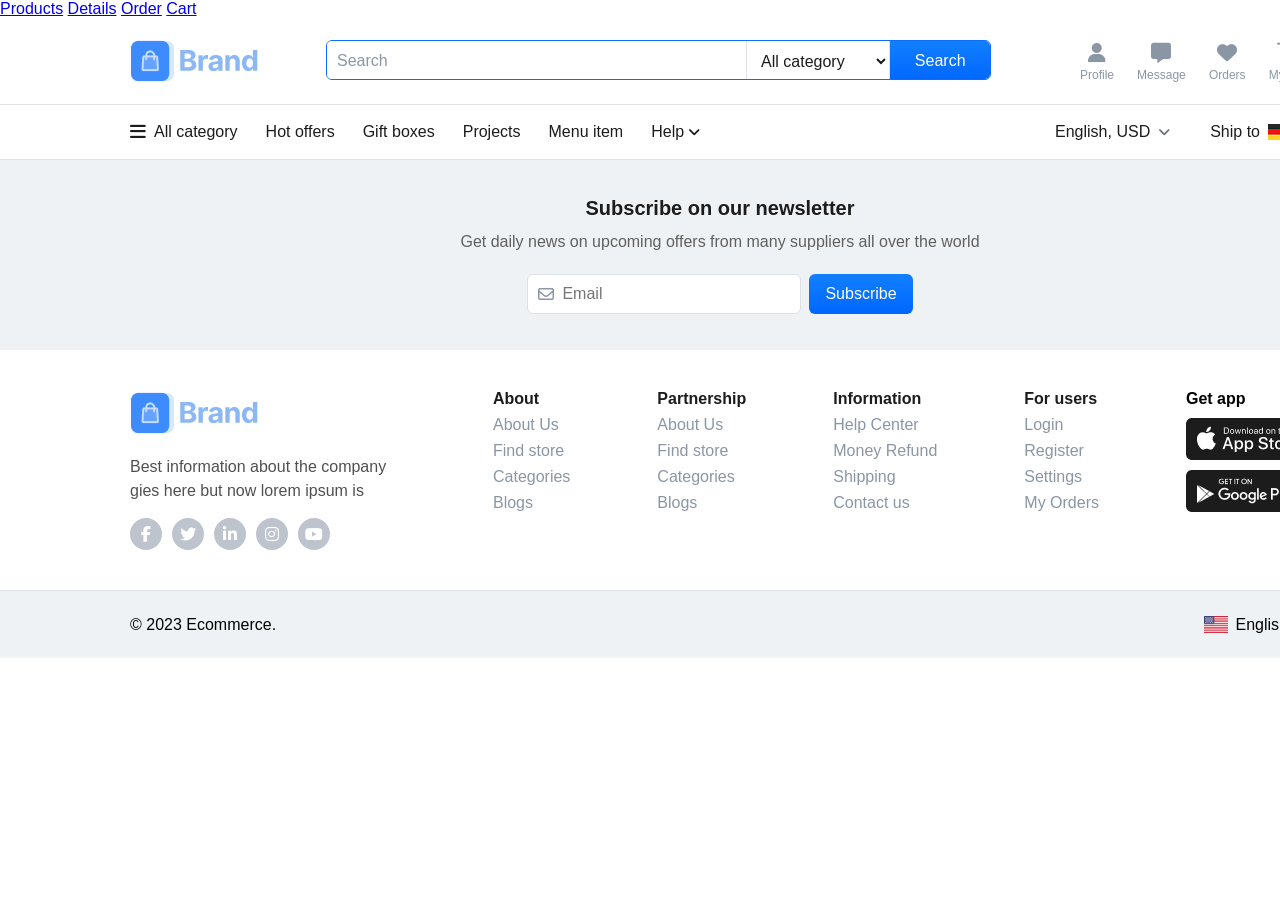
==== index.html @ e01b4a0e "Week 1: Header and Footer" ====
<!DOCTYPE html>
<html lang="en">
<head>
    <meta charset="UTF-8">
    <meta name="viewport" content="width=device-width, initial-scale=1.0">
    <title>Alibaba Header</title>
    <link rel="stylesheet" href="./css/style.css">
    <a href="product_listing.html">Products</a>
<a href="product_detail.html">Details</a>
<a href="order_confirmation.html">Order</a>
<a href="cart.html">Cart</a>
    <link rel="stylesheet"
href="https://cdnjs.cloudflare.com/ajax/libs/font-awesome/6.5.1/css/all.min.css">
</head>
<body>

<header class="header">
    <div class="header-logo">
        <img src="./images/logo-colored.png"
            alt="Brand logo"
            class="brand-image">
    </div>

           
    <div class="search-form">

    <input
        type="text"
        class="search-input"
        placeholder="Search">

    <select class="category-select">
        <option>All category</option>
    </select>

    <button class="search-btn">
        Search
    </button>

</div>
<div class="actions-bar">

    <div class="action-item">
        <i class="fa-solid fa-user"></i>
        <span>Profile</span>
    </div>

    <div class="action-item">
        <i class="fa-solid fa-message"></i>
        <span>Message</span>
    </div>

    <div class="action-item">
        <i class="fa-solid fa-heart"></i>
        <span>Orders</span>
    </div>

    <div class="action-item">
        <i class="fa-solid fa-cart-shopping"></i>
        <span>My cart</span>
    </div>
    </div> 
    

</header>



<nav class="navbar">

    <div class="nav-left">

        <div class="menu-category">
            <i class="fa-solid fa-bars"></i>
            <span>All category</span>
        </div>

        <a href="#">Hot offers</a>
        <a href="#">Gift boxes</a>
        <a href="#">Projects</a>
        <a href="#">Menu item</a>

        <div class="help-dropdown">
            <span>Help</span>
            <i class="fa-solid fa-angle-down"></i>
        </div>

    </div>

    <div class="nav-right">

        <div class="language-dropdown">
            <span>English, USD</span>
            <i class="fa-solid fa-angle-down"></i>
        </div>

        <div class="ship-dropdown">
            <span>Ship to</span>

            <img
                src="./images/germany-flag.png"
                alt="Germany">

            <i class="fa-solid fa-angle-down"></i>
        </div>

    </div>

</nav>

<section class="newsletter">

    <div class="newsletter-content">

        <h2>Subscribe on our newsletter</h2>

        <p>
            Get daily news on upcoming offers from many suppliers all over the world
        </p>

        <div class="newsletter-form">

            <div class="email-box">
                <i class="fa-regular fa-envelope"></i>

                <input
                    type="email"
                    placeholder="Email">
            </div>

            <button class="subscribe-btn">
                Subscribe
            </button>

        </div>

    </div>

</section>
<footer class="footer">
    <div class="footer-content">
    <div class="footer-brand">
        <div class="brand-logo">
        <img src="./images/logo-colored.png"
            alt="Brand logo">
            </div>
            <p>Best information about the company gies here but now lorem ipsum is</p>
            <div class="social-icons">
                <i class="fa-brands fa-facebook-f"></i>
                <i class="fa-brands fa-twitter"></i>
                <i class="fa-brands fa-linkedin-in"></i>
                <i class="fa-brands fa-instagram"></i>
                <i class="fa-brands fa-youtube"></i>
            </div>
            </div>
            <div class="footer-column">
                <h4>About</h4>
            <a href="#">About Us</a>
            <a href="#">Find store</a>
            <a href="#">Categories</a>
            <a href="#">Blogs</a>
            </div>
            <div class="footer-column">
            <h4>Partnership</h4>
            <a href="#">About Us</a>
            <a href="#">Find store</a>
            <a href="#">Categories</a>
            <a href="#">Blogs</a>
        </div>
         <div class="footer-column">
            <h4>Information</h4>
            <a href="#">Help Center</a>
            <a href="#">Money Refund</a>
            <a href="#">Shipping</a>
            <a href="#">Contact us</a>
        </div>
        <div class="footer-column">
            <h4>For users</h4>
            <a href="#">Login</a>
            <a href="#">Register</a>
            <a href="#">Settings</a>
            <a href="#">My Orders</a>
        </div>
        <div class="footer-app">
            <h4>Get app</h4>
            <img src="./images/AppStore.png" alt="App Store">
            <img src="./images/GooglePlay.png" alt="Google Play">
            </div>
            </div>
            <div class="footer-bottom">
        <p>© 2023 Ecommerce.</p>
        <div class="language">
            <img src="./images/USAflag.png" alt="USA flag">
            <span>English</span>
            <i class="fa-solid fa-angle-up"></i>

        </div>

    </div>
</footer>
</body>
</html>
---- css/style.css ----
*{
    margin:0;
    padding:0;
    box-sizing:border-box;
}

body{
    font-family: Arial, sans-serif;
}

/* Header */
.header{
    width:1440px;
    height:86px;
    position:relative;
    background:#fff;
}

/* Brand Logo Container */
.header-logo{
    width:150px;
    height:46px;
    position:absolute;
    top:20px;
    left:130px;
    display:flex;
    align-items:center;
}

/* Logo Symbol */
.logo-symbol{
    width:44px;
    height:44px;
    position:relative;
    opacity:0.8;
}

/* Main Blue Rectangle */
.rectangle-main{
    width:38.26px;
    height:40.17px;
    background:#0D6EFD;
    border-radius:8px;
    position:absolute;
    top:1.91px;
    left:0.96px;

    display:flex;
    justify-content:center;
    align-items:center;
}

/* Overlay Rectangle */
.rectangle-shadow{
    width:36.35px;
    height:40.17px;
    background:rgba(13,110,253,0.2);
    border-radius:8px;
    position:absolute;
    top:1.91px;
    left:7.65px;
}

/* Bag Icon */
.bag-icon{
    width:17.45px;
    height:20.64px;
    opacity:0.7;
}

/* Brand Text */
.brand-text{
    margin-left:6px;

    width:77px;
    height:21px;

    font-size:28px;
    font-weight:600;
    color:#8CB7F5;
    line-height:21px;
}
/* Search Form */

.search-form{
    position:absolute;
    top:22px;
    left:326px;

    width:665px;
    height:40px;

    border:1px solid #0D6EFD;
    border-radius:6px;

    display:flex;
    overflow:hidden;
}

/* Left Input */

.search-input{
    width:421px;
    height:40px;

    border:none;
    outline:none;

    padding-left:10px;

    font-family:Inter,sans-serif;
    font-size:16px;
    font-weight:400;

    color:#1C1C1C;
}

.search-input::placeholder{
    color:#8B96A5;
}

/* Middle Dropdown */

.category-select{
    width:145px;
    height:40px;

    border:none;
    border-left:1px solid #DEE2E7;
    border-right:1px solid #DEE2E7;

    padding-left:10px;

    font-family:Inter,sans-serif;
    font-size:16px;
    font-weight:400;

    color:#1C1C1C;

    background:#ffffff;
    cursor:pointer;
}

/* Search Button */

.search-btn{
    width:100px;
    height:40px;

    border:none;
    cursor:pointer;

    background:linear-gradient(
        180deg,
        #127FFF 0%,
        #0067FF 100%
    );

    color:#ffffff;

    font-family:Inter,sans-serif;
    font-size:16px;
    font-weight:500;
}
.actions-bar{
    position:absolute;
    top:25px;
    left:1080px;

    width:228px;
    height:41px;

    display:flex;
    justify-content:space-between;
}

.action-item{
    display:flex;
    flex-direction:column;
    align-items:center;

    color:#8B96A5;
    cursor:pointer;
}

.action-item i{
    font-size:20px;
    margin-bottom:6px;
}

.action-item span{
    font-family:Inter,sans-serif;
    font-size:12px;
    font-weight:400;
    line-height:100%;
    color:#8B96A5;
}   
/* ==========================
        SECOND HEADER
========================== */

.navbar{
    width:1440px;
    height:56px;

    background:#FFFFFF;

    display:flex;
    justify-content:space-between;
    align-items:center;

    padding:0 130px;

    border-top:1px solid #E0E0E0;
    border-bottom:1px solid #E0E0E0;
}

/* LEFT SIDE */

.nav-left{
    width:620px;
    height:24px;

    display:flex;
    align-items:center;
    gap:28px;
}

.menu-category{
    display:flex;
    align-items:center;
    gap:8px;
}

.menu-category i{
    font-size:18px;
    color:#1C1C1C;
}

.nav-left a,
.menu-category span,
.help-dropdown span{
    text-decoration:none;

    font-family:Inter,sans-serif;
    font-size:16px;
    font-weight:500;
    line-height:22px;

    color:#1C1C1C;
}

.help-dropdown{
    display:flex;
    align-items:center;
    gap:4px;
}

.help-dropdown i{
    font-size:14px;
    color:#1C1C1C;
}

/* RIGHT SIDE */

.nav-right{
    display:flex;
    align-items:center;
    gap:40px;
}

.language-dropdown,
.ship-dropdown{
    display:flex;
    align-items:center;
    gap:8px;
}
.ship-dropdown img{
    width:22px;
    height:16px;
    object-fit:cover;
}

.language-dropdown span,
.ship-dropdown span{
    font-family:Inter,sans-serif;
    font-size:16px;
    font-weight:500;
    line-height:22px;

    color:#1C1C1C;
}

.language-dropdown i,
.ship-dropdown i{
    font-size:14px;
    color:#6B7280;
}

.ship-dropdown img{
    width:22px;
    height:16px;
    object-fit:cover;
}
/*footer*/
/* =====================
    NEWSLETTER
===================== */

.newsletter{
    width:1440px;
    height:190px;

    background:#EFF2F4;

    display:flex;
    justify-content:center;
    align-items:center;
}

.newsletter-content{
    width:617px;
    text-align:center;
}

.newsletter-content h2{
    font-size:20px;
    font-weight:600;
    color:#1C1C1C;

    margin-bottom:10px;
}

.newsletter-content p{
    font-size:16px;
    line-height:24px;
    color:#606060;

    margin-bottom:20px;
}

.newsletter-form{
    display:flex;
    justify-content:center;
    gap:8px;
}

.email-box{
    width:274px;
    height:40px;

    background:#fff;

    border:1px solid #DEE2E7;
    border-radius:6px;

    display:flex;
    align-items:center;

    padding:0 10px;
}

.email-box i{
    color:#8B96A5;
    margin-right:8px;
}

.email-box input{
    border:none;
    outline:none;

    width:100%;

    font-size:16px;
}

.subscribe-btn{
    height:40px;

    padding:0 16px;

    border:none;
    border-radius:6px;

    cursor:pointer;

    color:#fff;
    font-size:16px;

    background:linear-gradient(
        180deg,
        #127FFF 0%,
        #0067FF 100%
    );
}
.footer{
    width:1440px;
    background:#fff;
}

.footer-content{
    display:flex;
    justify-content:space-between;

    padding:40px 130px;
}

/* Brand Column */

.footer-brand{
    width:276px;
}

.footer-brand p{
    margin-top:15px;

    font-size:16px;
    line-height:24px;

    color:#505050;
}

.social-icons{
    margin-top:15px;

    display:flex;
    gap:10px;
}

.social-icons i{
    width:32px;
    height:32px;

    border-radius:50%;

    background:#BDC4CD;
    color:white;

    display:flex;
    justify-content:center;
    align-items:center;
}

/* Columns */

.footer-column{
    display:flex;
    flex-direction:column;
    gap:8px;
}

.footer-column h4{
    font-size:16px;
    font-weight:600;
    color:#1C1C1C;
}

.footer-column a{
    text-decoration:none;
    color:#8B96A5;
    font-size:16px;
}

/* App */

.footer-app{
    display:flex;
    flex-direction:column;
    gap:10px;
}

.footer-app img{
    width:124px;
}

/* Bottom */

.footer-bottom{
    height:68px;

    border-top:1px solid #DEE2E7;

    display:flex;
    justify-content:space-between;
    align-items:center;

    padding:0 130px;

    background:#EFF2F4;
}

.language{
    display:flex;
    align-items:center;
    gap:8px;
}

.language img{
    width:24px;
    height:17px;
}
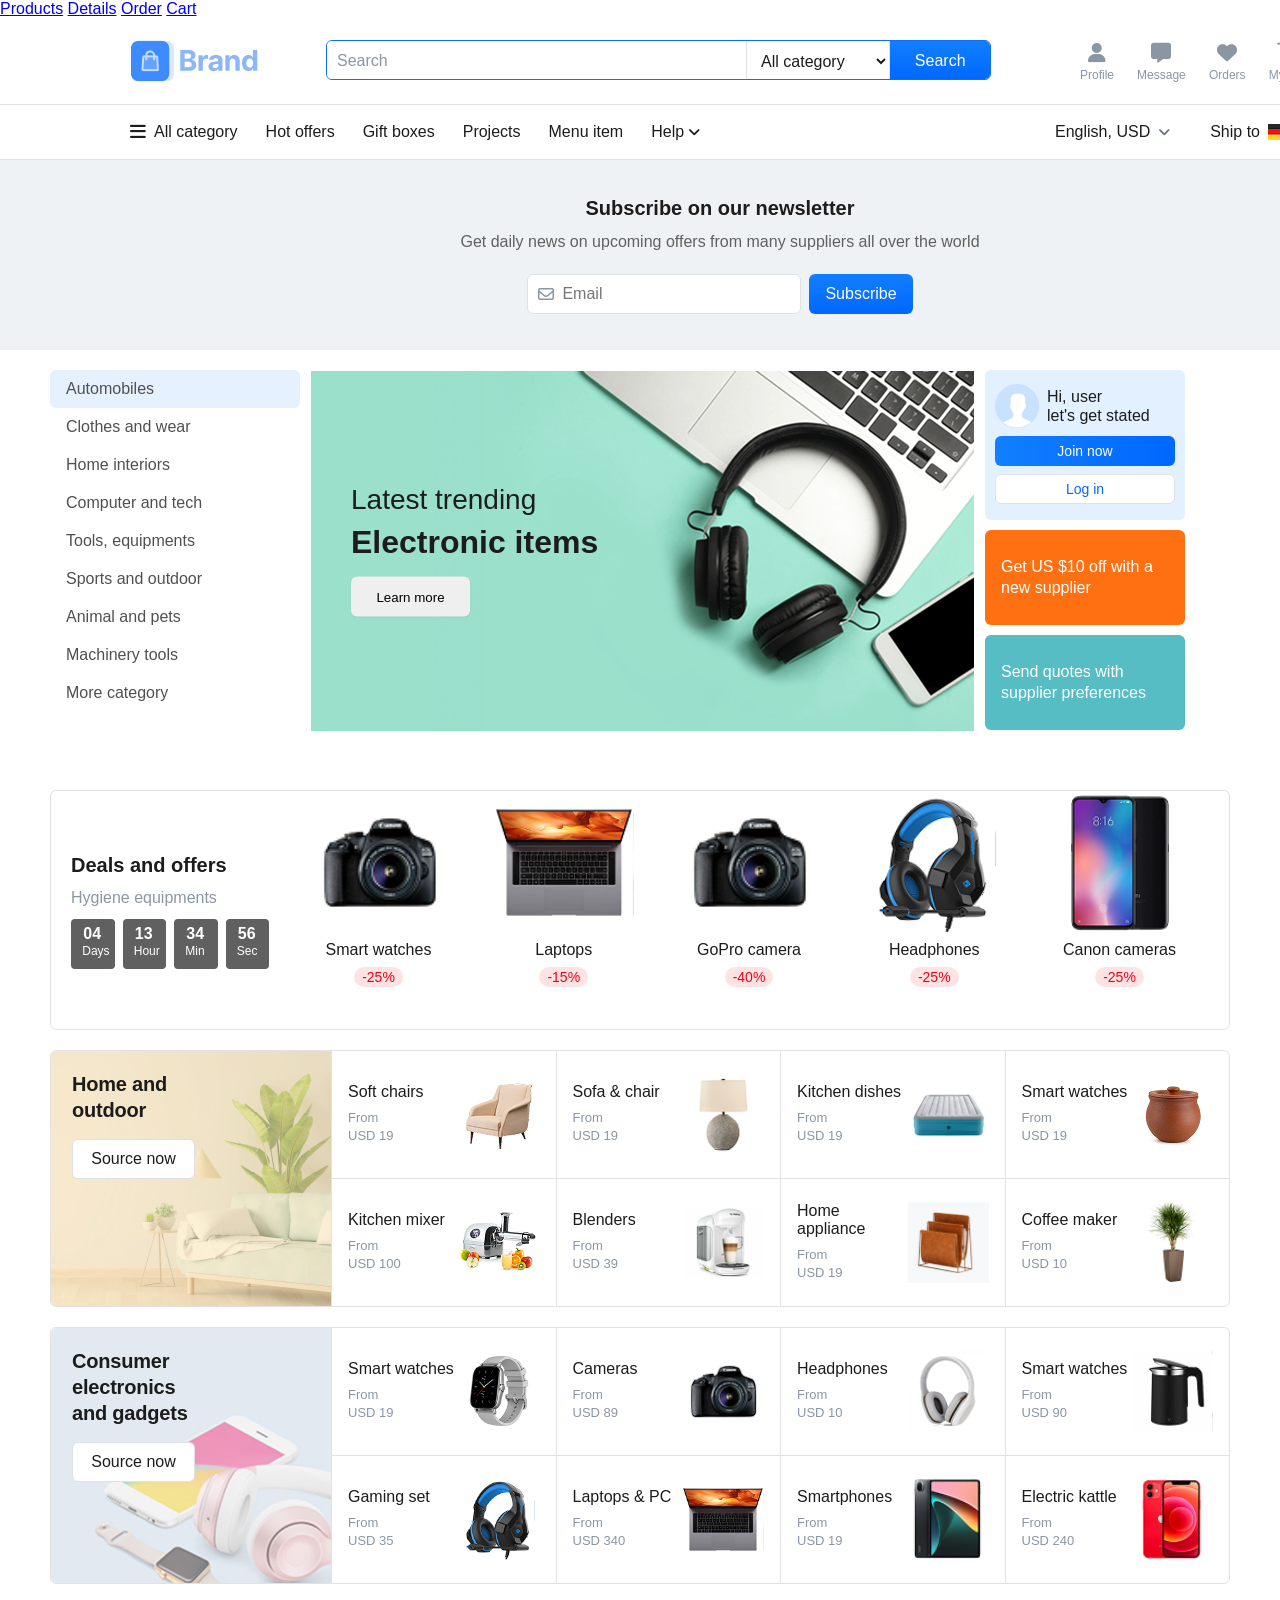
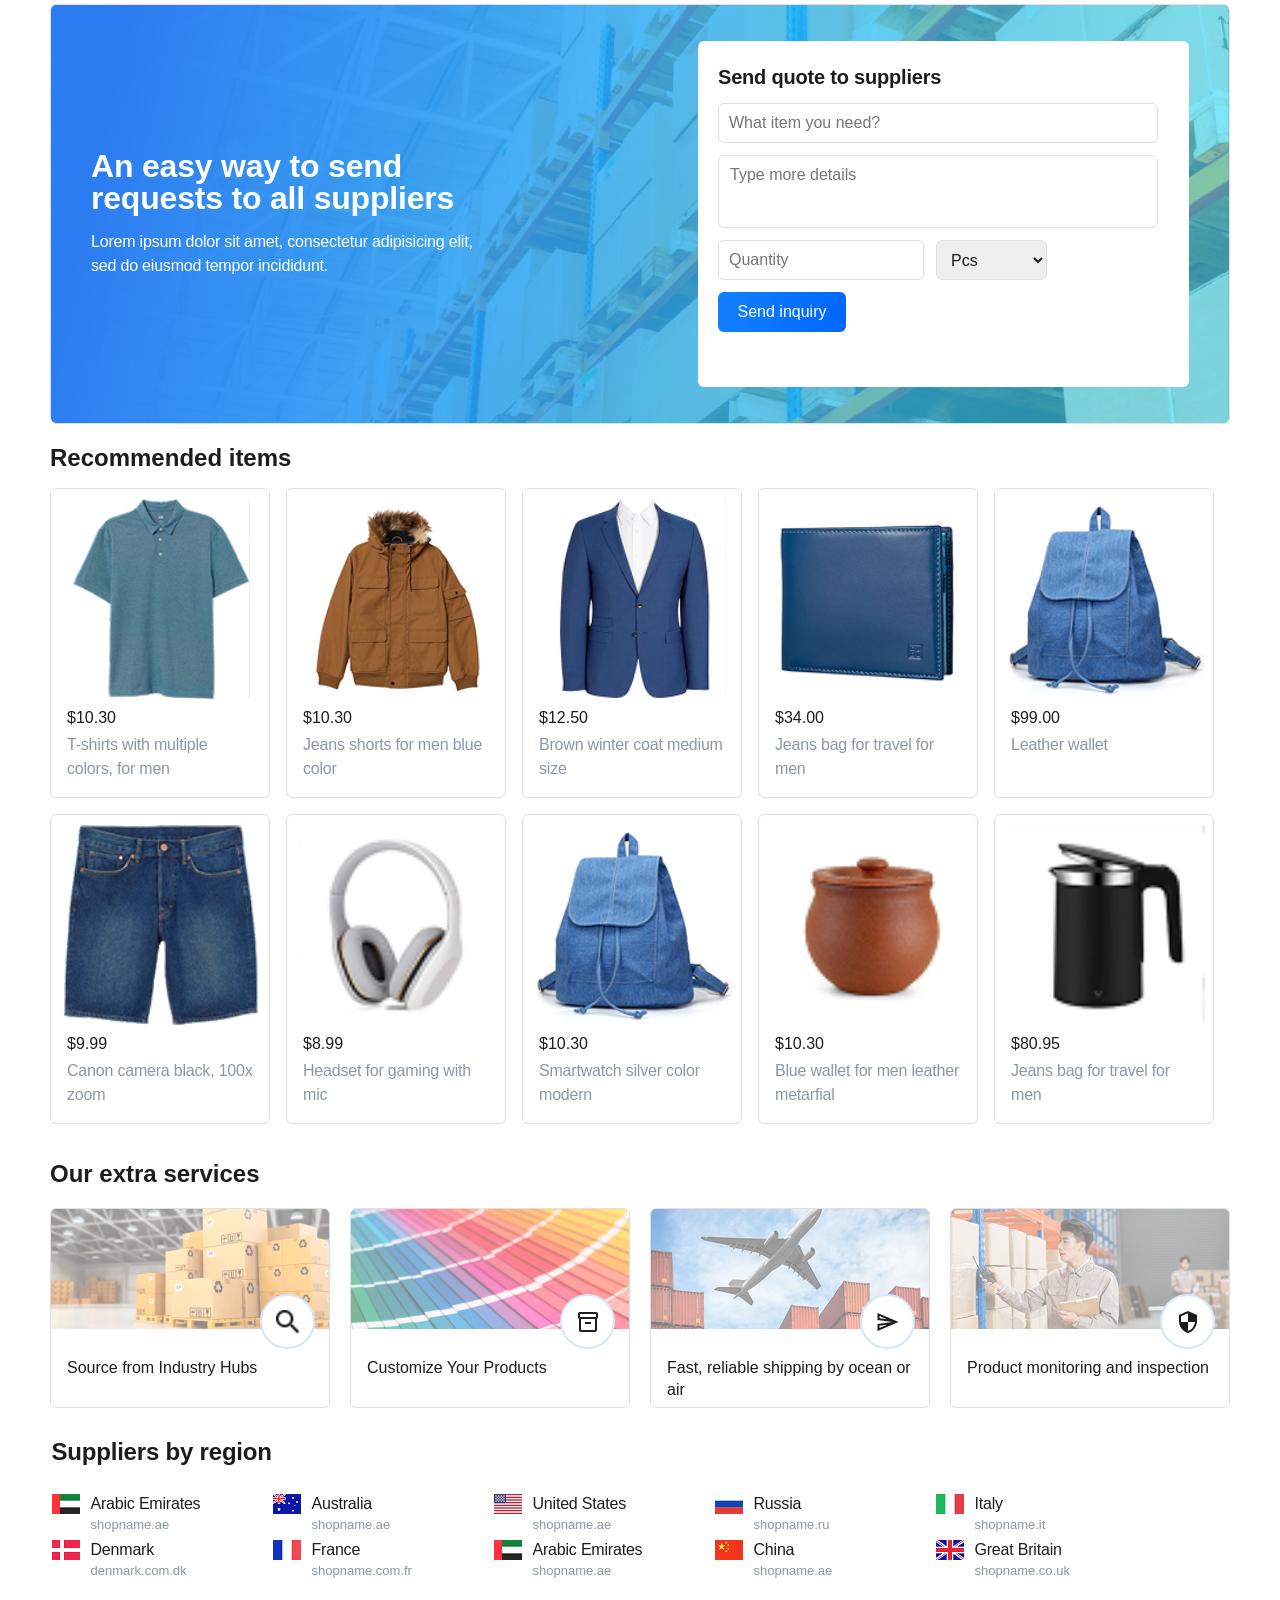
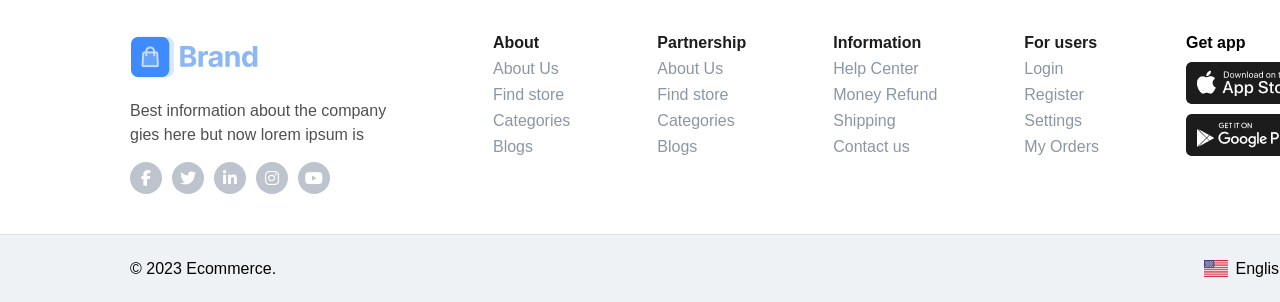
==== commit 0b2549be: "ecommerce frontend progress" ====
--- a/index.html
+++ b/index.html
@@ -137,6 +137,525 @@
     </div>
 
 </section>
+
+
+<section class="section-main">
+
+    <div class="menu">
+        <div class="menu-item active">Automobiles</div>
+        <div class="menu-item">Clothes and wear</div>
+        <div class="menu-item">Home interiors</div>
+        <div class="menu-item">Computer and tech</div>
+        <div class="menu-item">Tools, equipments</div>
+        <div class="menu-item">Sports and outdoor</div>
+        <div class="menu-item">Animal and pets</div>
+        <div class="menu-item">Machinery tools</div>
+        <div class="menu-item">More category</div>
+    </div>
+
+    <div class="banner">
+        <img src="./images/bannerbackground.png"
+        alt="background banner">
+        <div class="banner-content">
+            <h3>Latest trending</h3>
+            <h2>Electronic items</h2>
+            <button>Learn more</button>
+        </div>
+    </div>
+    <div class="right-column">
+
+    <div class="user-card">
+        <div class="user-info">
+            <img src="./images/Avatar.png" alt="avatar">
+            <p>Hi, user<br>let's get stated</p>
+        </div>
+        <button class="btn-join">Join now</button>
+        <button class="btn-login">Log in</button>
+    </div>
+
+    <div class="orange-card">
+        <p>Get US $10 off with a new supplier</p>
+    </div>
+
+    <div class="teal-card">
+        <p>Send quotes with supplier preferences</p>
+    </div>
+
+</div>
+
+</section>
+
+<section class="deals-section">
+
+    <div class="deals-left">
+        <h2 class="deals-title">Deals and offers</h2>
+        <p class="deals-subtitle">Hygiene equipments</p>
+
+        <div class="timer">
+            <div class="timer-box">
+                <span class="timer-num">04</span>
+                <span class="timer-label">Days</span>
+            </div>
+            <div class="timer-box">
+                <span class="timer-num">13</span>
+                <span class="timer-label">Hour</span>
+            </div>
+            <div class="timer-box">
+                <span class="timer-num">34</span>
+                <span class="timer-label">Min</span>
+            </div>
+            <div class="timer-box">
+                <span class="timer-num">56</span>
+                <span class="timer-label">Sec</span>
+            </div>
+        </div>
+    </div>
+
+    <div class="deals-right">
+
+        <div class="deal-card">
+            <img src="./images/camera.png" alt="Smart watches">
+            <p class="product-name">Smart watches</p>
+            <span class="discount">-25%</span>
+        </div>
+
+        <div class="deal-card">
+            <img src="./images/laptop.png" alt="Laptops">
+            <p class="product-name">Laptops</p>
+            <span class="discount">-15%</span>
+        </div>
+
+        <div class="deal-card">
+            <img src="./images/camera.png" alt="GoPro camera">
+            <p class="product-name">GoPro camera</p>
+            <span class="discount">-40%</span>
+        </div>
+
+        <div class="deal-card">
+            <img src="./images/headphones.png" alt="Headphones">
+            <p class="product-name">Headphones</p>
+            <span class="discount">-25%</span>
+        </div>
+
+        <div class="deal-card">
+            <img src="./images/mobile.png" alt="Canon cameras">
+            <p class="product-name">Canon cameras</p>
+            <span class="discount">-25%</span>
+        </div>
+
+    </div>
+
+</section>
+
+
+<section class="home-outdoor-section">
+
+    <div class="outdoor-banner">
+        <img src="./images/home&outdoor.png" alt="Home and outdoor" class="outdoor-img">
+        <div class="outdoor-content">
+            <h2 class="outdoor-title">Home and outdoor</h2>
+            <button class="btn-source">Source now</button>
+        </div>
+    </div>
+
+    <div class="outdoor-grid">
+
+        <div class="outdoor-card">
+            <div class="outdoor-card-info">
+                <p class="outdoor-card-name">Soft chairs</p>
+                <p class="outdoor-card-price">From<br>USD 19</p>
+            </div>
+            <img src="./images/sofa.png" alt="Soft chairs">
+        </div>
+
+        <div class="outdoor-card">
+            <div class="outdoor-card-info">
+                <p class="outdoor-card-name">Sofa & chair</p>
+                <p class="outdoor-card-price">From<br>USD 19</p>
+            </div>
+            <img src="./images/lamp.png" alt="Sofa & chair">
+        </div>
+
+        <div class="outdoor-card">
+            <div class="outdoor-card-info">
+                <p class="outdoor-card-name">Kitchen dishes</p>
+                <p class="outdoor-card-price">From<br>USD 19</p>
+            </div>
+            <img src="./images/kitchendishes.png" alt="Kitchen dishes">
+        </div>
+
+        <div class="outdoor-card">
+            <div class="outdoor-card-info">
+                <p class="outdoor-card-name">Smart watches</p>
+                <p class="outdoor-card-price">From<br>USD 19</p>
+            </div>
+            <img src="./images/mud.png" alt="Smart watches">
+        </div>
+
+        <div class="outdoor-card">
+            <div class="outdoor-card-info">
+                <p class="outdoor-card-name">Kitchen mixer</p>
+                <p class="outdoor-card-price">From<br>USD 100</p>
+            </div>
+            <img src="./images/mixer.png" alt="Kitchen mixer">
+        </div>
+
+        <div class="outdoor-card">
+            <div class="outdoor-card-info">
+                <p class="outdoor-card-name">Blenders</p>
+                <p class="outdoor-card-price">From<br>USD 39</p>
+            </div>
+            <img src="./images/blender.png" alt="Blenders">
+        </div>
+
+        <div class="outdoor-card">
+            <div class="outdoor-card-info">
+                <p class="outdoor-card-name">Home appliance</p>
+                <p class="outdoor-card-price">From<br>USD 19</p>
+            </div>
+            <img src="./images/appliances.png" alt="Home appliance">
+        </div>
+
+        <div class="outdoor-card">
+            <div class="outdoor-card-info">
+                <p class="outdoor-card-name">Coffee maker</p>
+                <p class="outdoor-card-price">From<br>USD 10</p>
+            </div>
+            <img src="./images/plant.png" alt="Coffee maker">
+        </div>
+
+    </div>
+
+</section>
+
+
+
+<section class="gadget-section">
+
+    <div class="gadget-banner">
+        <img src="./images/Gadgetbackground.png" alt="Consumer electronics" class="gadget-img">
+        <div class="gadget-content">
+            <h2 class="gadget-title">Consumer electronics and gadgets</h2>
+            <button class="btn-gadget">Source now</button>
+        </div>
+    </div>
+
+    <div class="gadget-grid">
+
+        <div class="gadget-card">
+            <div class="gadget-card-info">
+                <p class="gadget-card-name">Smart watches</p>
+                <p class="gadget-card-price">From<br>USD 19</p>
+            </div>
+            <img src="./images/smartwatch.png" alt="Smart watches">
+        </div>
+
+        <div class="gadget-card">
+            <div class="gadget-card-info">
+                <p class="gadget-card-name">Cameras</p>
+                <p class="gadget-card-price">From<br>USD 89</p>
+            </div>
+            <img src="./images/camera.png" alt="Cameras">
+        </div>
+
+        <div class="gadget-card">
+            <div class="gadget-card-info">
+                <p class="gadget-card-name">Headphones</p>
+                <p class="gadget-card-price">From<br>USD 10</p>
+            </div>
+            <img src="./images/2ndheadphone.png" alt="Headphones">
+        </div>
+
+        <div class="gadget-card">
+            <div class="gadget-card-info">
+                <p class="gadget-card-name">Smart watches</p>
+                <p class="gadget-card-price">From<br>USD 90</p>
+            </div>
+            <img src="./images/kettle.png" alt="Smart watches">
+        </div>
+
+        <div class="gadget-card">
+            <div class="gadget-card-info">
+                <p class="gadget-card-name">Gaming set</p>
+                <p class="gadget-card-price">From<br>USD 35</p>
+            </div>
+            <img src="./images/headphones.png" alt="Gaming set">
+        </div>
+
+        <div class="gadget-card">
+            <div class="gadget-card-info">
+                <p class="gadget-card-name">Laptops & PC</p>
+                <p class="gadget-card-price">From<br>USD 340</p>
+            </div>
+            <img src="./images/laptop.png" alt="Laptops & PC">
+        </div>
+
+        <div class="gadget-card">
+            <div class="gadget-card-info">
+                <p class="gadget-card-name">Smartphones</p>
+                <p class="gadget-card-price">From<br>USD 19</p>
+            </div>
+            <img src="./images/smartphone.png" alt="Smartphones">
+        </div>
+
+        <div class="gadget-card">
+            <div class="gadget-card-info">
+                <p class="gadget-card-name">Electric kattle</p>
+                <p class="gadget-card-price">From<br>USD 240</p>
+            </div>
+            <img src="./images/redpnone.png" alt="Electric kattle">
+        </div>
+
+    </div>
+
+</section>
+
+
+<section class="inquiry-section">
+
+    <img src="./images/bluebackground.png" alt="background" class="inquiry-bg">
+
+    <div class="inquiry-left">
+        <h2 class="inquiry-title">An easy way to send requests to all suppliers</h2>
+        <p class="inquiry-desc">Lorem ipsum dolor sit amet, consectetur adipisicing elit, sed do eiusmod tempor incididunt.</p>
+    </div>
+
+    <div class="inquiry-form">
+        <h4 class="form-title">Send quote to suppliers</h4>
+
+        <input type="text" class="form-input" placeholder="What item you need?">
+
+        <textarea class="form-textarea" placeholder="Type more details"></textarea>
+
+        <div class="form-bottom">
+            <input type="text" class="form-quantity" placeholder="Quantity">
+            <select class="form-select">
+                <option>Pcs</option>
+            </select>
+        </div>
+
+        <button class="btn-inquiry">Send inquiry</button>
+    </div>
+
+</section>
+
+
+
+<section class="recommend-section">
+
+    <h2 class="recommend-title">Recommended items</h2>
+
+    <div class="recommend-grid">
+
+        <div class="recommend-card">
+            <img src="./images/Tshirt.png" alt="T-shirts">
+            <p class="recommend-price">$10.30</p>
+            <p class="recommend-desc">T-shirts with multiple colors, for men</p>
+        </div>
+
+        <div class="recommend-card">
+            <img src="./images/jacket.png" alt="Jeans shorts">
+            <p class="recommend-price">$10.30</p>
+            <p class="recommend-desc">Jeans shorts for men blue color</p>
+        </div>
+
+        <div class="recommend-card">
+            <img src="./images/coat.png" alt="Winter coat">
+            <p class="recommend-price">$12.50</p>
+            <p class="recommend-desc">Brown winter coat medium size</p>
+        </div>
+
+        <div class="recommend-card">
+            <img src="./images/wallet.png" alt="Jeans bag">
+            <p class="recommend-price">$34.00</p>
+            <p class="recommend-desc">Jeans bag for travel for men</p>
+        </div>
+
+        <div class="recommend-card">
+            <img src="./images/bagpack.png" alt="Leather wallet">
+            <p class="recommend-price">$99.00</p>
+            <p class="recommend-desc">Leather wallet</p>
+        </div>
+
+        <div class="recommend-card">
+            <img src="./images/pants.png" alt="Canon camera">
+            <p class="recommend-price">$9.99</p>
+            <p class="recommend-desc">Canon camera black, 100x zoom</p>
+        </div>
+
+        <div class="recommend-card">
+            <img src="./images/2ndheadphone.png" alt="Headset">
+            <p class="recommend-price">$8.99</p>
+            <p class="recommend-desc">Headset for gaming with mic</p>
+        </div>
+
+        <div class="recommend-card">
+            <img src="./images/bagpack.png" alt="Smartwatch">
+            <p class="recommend-price">$10.30</p>
+            <p class="recommend-desc">Smartwatch silver color modern</p>
+        </div>
+
+        <div class="recommend-card">
+            <img src="./images/mud.png" alt="Blue wallet">
+            <p class="recommend-price">$10.30</p>
+            <p class="recommend-desc">Blue wallet for men leather metarfial</p>
+        </div>
+
+        <div class="recommend-card">
+            <img src="./images/kettle.png" alt="Jeans bag">
+            <p class="recommend-price">$80.95</p>
+            <p class="recommend-desc">Jeans bag for travel for men</p>
+        </div>
+
+    </div>
+
+</section>  
+
+
+<section class="service-section">
+
+    <h2 class="service-title">Our extra services</h2>
+
+    <div class="service-grid">
+
+        <div class="service-card">
+            <div class="service-img-wrap">
+                <img src="./images/boxesbackground.png" alt="Source from Industry Hubs" class="service-img">
+                <div class="service-icon">
+                    <img src="./images/Vector.png" alt="icon">
+                </div>
+            </div>
+            <p class="service-name">Source from Industry Hubs</p>
+        </div>
+
+        <div class="service-card">
+            <div class="service-img-wrap">
+                <img src="./images/coloredbackground.png" alt="Customize Your Products" class="service-img">
+                <div class="service-icon">
+                    <img src="./images/inventory_2.png" alt="icon">
+                </div>
+            </div>
+            <p class="service-name">Customize Your Products</p>
+        </div>
+
+        <div class="service-card">
+            <div class="service-img-wrap">
+                <img src="./images/aeroplanebackground.png" alt="Fast reliable shipping" class="service-img">
+                <div class="service-icon">
+                    <img src="./images/send.png" alt="icon">
+                </div>
+            </div>
+            <p class="service-name">Fast, reliable shipping by ocean or air</p>
+        </div>
+
+        <div class="service-card">
+            <div class="service-img-wrap">
+                <img src="./images/manbackground.png" alt="Product monitoring" class="service-img">
+                <div class="service-icon">
+                    <img src="./images/security.png" alt="icon">
+                </div>
+            </div>
+            <p class="service-name">Product monitoring and inspection</p>
+        </div>
+
+    </div>
+
+</section>
+
+
+
+
+<section class="country-section">
+
+    <h2 class="country-title">Suppliers by region</h2>
+
+    <div class="country-grid">
+
+        <div class="country-item">
+            <img src="./images/UAE.png" alt="Arabic Emirates">
+            <div class="country-info">
+                <p class="country-name">Arabic Emirates</p>
+                <p class="country-url">shopname.ae</p>
+            </div>
+        </div>
+
+        <div class="country-item">
+            <img src="./images/Australia.png" alt="Australia">
+            <div class="country-info">
+                <p class="country-name">Australia</p>
+                <p class="country-url">shopname.ae</p>
+            </div>
+        </div>
+
+        <div class="country-item">
+            <img src="./images/USAflag.png" alt="United States">
+            <div class="country-info">
+                <p class="country-name">United States</p>
+                <p class="country-url">shopname.ae</p>
+            </div>
+        </div>
+
+        <div class="country-item">
+            <img src="./images/Russia.png" alt="Russia">
+            <div class="country-info">
+                <p class="country-name">Russia</p>
+                <p class="country-url">shopname.ru</p>
+            </div>
+        </div>
+
+        <div class="country-item">
+            <img src="./images/Italy.png" alt="Italy">
+            <div class="country-info">
+                <p class="country-name">Italy</p>
+                <p class="country-url">shopname.it</p>
+            </div>
+        </div>
+
+        <div class="country-item">
+            <img src="./images/Denmark.png" alt="Denmark">
+            <div class="country-info">
+                <p class="country-name">Denmark</p>
+                <p class="country-url">denmark.com.dk</p>
+            </div>
+        </div>
+
+        <div class="country-item">
+            <img src="./images/France.png" alt="France">
+            <div class="country-info">
+                <p class="country-name">France</p>
+                <p class="country-url">shopname.com.fr</p>
+            </div>
+        </div>
+
+        <div class="country-item">
+            <img src="./images/UAE.png" alt="Arabic Emirates">
+            <div class="country-info">
+                <p class="country-name">Arabic Emirates</p>
+                <p class="country-url">shopname.ae</p>
+            </div>
+        </div>
+
+        <div class="country-item">
+            <img src="./images/China.png" alt="China">
+            <div class="country-info">
+                <p class="country-name">China</p>
+                <p class="country-url">shopname.ae</p>
+            </div>
+        </div>
+
+        <div class="country-item">
+            <img src="./images/England.png" alt="Great Britain">
+            <div class="country-info">
+                <p class="country-name">Great Britain</p>
+                <p class="country-url">shopname.co.uk</p>
+            </div>
+        </div>
+
+    </div>
+
+</section>
+
+
 <footer class="footer">
     <div class="footer-content">
     <div class="footer-brand">
--- a/css/style.css
+++ b/css/style.css
@@ -498,4 +498,840 @@
 .language img{
     width:24px;
     height:17px;
+}
+.section-main{
+    display:flex;
+    gap:10px;
+    width: 1180px;
+    height: 400px;
+    opacity: 1;
+     margin: 20px auto;
+}
+.menu{
+    display:flex;
+    flex-direction: column;
+    width: 250px;
+    height: 360px;
+    opacity: 1;
+
+}
+.menu-item {
+    padding: 10px 16px;
+    font-size: 16px;
+    color: #505050;
+    cursor: pointer;
+    letter-spacing: 0px;
+}
+.active{
+    background: #E5F1FF;
+    border-radius: 6px;
+    font-weight: 500;
+}
+
+.banner {
+    width: 665px;
+    height: 360px;
+    position: relative;          
+    border-radius: 8px;
+}
+.banner{
+    width: 665px;
+    height: 360px;
+    border: 1px solid #FFFFFF;
+    position: relative;
+}
+.banner-content {
+    position: absolute;
+    top: 50%;
+    left: 40px;          
+    transform: translateY(-50%);
+    z-index: 1;           
+}
+
+.banner-content h3 {
+    font-size: 28px;
+    color: #1C1C1C;
+    font-weight: 400;
+    margin: 0;
+}
+
+.banner-content h2 {
+    font-size: 32px;
+    color: #1C1C1C;
+    font-weight: 700;
+    margin: 8px 0 16px 0;
+}
+.text{
+    position:absolute;
+    width:253px;
+    height:73px;
+    background:#1C1C1C;
+}
+.banner button{
+    width:119px;
+    height:40px;
+    border-radius:6px;
+    border:none;
+    padding:0 16px;
+    cursor:pointer;
+    box-shadow:0px 1px 2px 0px #38383814;
+}
+
+
+.right-column {
+    display: flex;
+    flex-direction: column;
+    gap: 10px;
+    width: 200px;
+}
+
+
+.user-card {
+    width: 200px;
+    height: 150px;
+    background: #E3F0FF;
+    border-radius: 6px;
+    padding: 14px 10px;
+    display: flex;
+    flex-direction: column;
+    gap: 8px;
+}
+
+
+.user-info {
+    display: flex;
+    align-items: center;
+    gap: 8px;
+}
+
+.avatar {
+     width: 44px;
+    height: 44px;
+    border-radius: 50%;
+}
+
+.user-info p {
+    font-size: 16px;
+    color: #1C1C1C;
+    line-height: 1.2;
+    margin: 0;
+}
+
+
+.btn-join {
+    width: 180px;
+    height: 30px;
+    border-radius: 6px;
+    border: none;
+    background: linear-gradient(to right, #127FFF, #0067FF);
+    color: #FFFFFF;
+    font-size: 14px;
+    cursor: pointer;
+}
+
+.btn-login {
+    width: 180px;
+    height: 30px;
+    border-radius: 6px;
+    border: 1px solid #DEE2E7;
+    background: #FFFFFF;
+    color: #0067FF;
+    font-size: 14px;
+    cursor: pointer;
+}
+
+
+.orange-card {
+    width: 200px;
+    height: 95px;
+    background: #FF7012;
+    border-radius: 6px;
+    padding: 16px;
+    display: flex;
+    align-items: center;
+}
+
+.orange-card p {
+    font-size: 16px;
+    color: #FFFFFF;
+    margin: 0;
+    line-height: 1.3;
+}
+
+.teal-card {
+    width: 200px;
+    height: 95px;
+    background: #55BDC3;
+    border-radius: 6px;
+    padding: 16px;
+    display: flex;
+    align-items: center;
+}
+
+.teal-card p {
+    font-size: 16px;
+    color: #FFFFFF;
+    margin: 0;
+    line-height: 1.3;
+}
+
+
+
+.deals-section {
+    display: flex;
+    align-items: center;
+    width: 1180px;
+    height: 240px;
+    border: 1px solid #DEE2E7;
+    border-radius: 6px;
+    margin: 20px auto;
+    padding: 20px;
+    gap: 20px;
+}
+
+.deals-left {
+    display: flex;
+    flex-direction: column;
+    gap: 12px;
+    width: 198px;
+    height: 113px;
+}
+
+.deals-title {
+    font-size: 20px;
+    font-weight: 600;
+    color: #1C1C1C;
+    margin: 0;
+}
+
+.deals-subtitle {
+    font-size: 16px;
+    color: #8B96A5;
+    margin: 0;
+    font-size: 16px;
+}
+
+.timer {
+    display: flex;
+    gap: 8px;
+}
+
+.timer-box {
+    display: flex;
+    flex-direction: column;
+    align-items: center;
+    background: #606060;
+    border-radius: 4px;
+    width: 45px;
+    height: 50px;
+    padding: 6px 10px;
+}
+
+.timer-num {
+    font-size: 16px;
+    font-weight: 700;
+    color: #FFFFFF;
+    width: 19px;
+    height: 19px;
+}
+
+.timer-label {
+    font-size: 12px;
+    font-weight: 400;
+    width: 21px;
+    height: 15px;
+    color: #FFFFFF;
+}
+
+.deals-right {
+    display: flex;
+    flex: 1;
+    justify-content: space-between;
+    align-items: center;
+}
+
+.deal-card {
+    display: flex;
+    flex-direction: column;
+    align-items: center;
+    gap: 8px;
+    width: 179px;
+    height: 235px;
+
+}
+
+.deal-card img {
+    width: 140px;
+    height: 140px;
+    object-fit: contain;
+}
+
+.product-name {
+    font-size: 16px;
+    color: #1C1C1C;
+    margin: 0;
+    text-align: center;
+}
+
+.discount {
+    background: #FFE3E3;
+    color: #EB001B;
+    font-size: 14px;
+    padding: 2px 8px;
+    border-radius: 29px;
+}
+
+
+
+
+.home-outdoor-section {
+    display: flex;
+    width: 1180px;
+    height: 257px;
+    margin: 20px auto;
+    border: 1px solid #E2E2E2;
+    border-radius: 6px;
+    overflow: hidden;
+}
+
+
+.outdoor-banner {
+    width: 280px;
+    height: 257px;
+    position: relative;
+    flex-shrink: 0;
+    background-color: #FFE8BA;
+}
+
+.outdoor-img {
+    width: 100%;
+    height: 100%;
+    object-fit: cover;
+    opacity: 0.8;
+}
+
+.outdoor-content {
+    position: absolute;
+    top: 20px;
+    left: 21px;
+    display: flex;
+    flex-direction: column;
+    gap: 16px;
+}
+
+.outdoor-title {
+    font-size: 20px;
+    font-weight: 600;
+    color: #1C1C1C;
+    letter-spacing: -0.2px;
+    line-height: 26px;
+    margin: 0;
+    width: 130px;
+}
+
+.btn-source {
+    width: 123px;
+    height: 40px;
+    border-radius: 6px;
+    border: 1px solid #DEE2E7;
+    background: #FFFFFF;
+    color: #1C1C1C;
+    font-size: 16px;
+    cursor: pointer;
+    padding: 0 16px;
+}
+
+
+.outdoor-grid {
+    display: grid;
+    grid-template-columns: repeat(4, 1fr);
+    grid-template-rows: repeat(2, 1fr);
+    flex: 1;
+}
+
+.outdoor-card {
+    display: flex;
+    align-items: center;
+    justify-content: space-between;
+    padding: 16px;
+    border-left: 1px solid #E2E2E2;
+    border-bottom: 1px solid #E2E2E2;
+}
+
+
+.outdoor-card:nth-child(n+5) {
+    border-bottom: none;
+}
+
+.outdoor-card img {
+    width: 82px;
+    height: 82px;
+    object-fit: contain;
+}
+
+.outdoor-card-name {
+    font-size: 16px;
+    color: #1C1C1C;
+    margin: 0 0 8px 0;
+}
+
+.outdoor-card-price {
+    font-size: 13px;
+    color: #8B96A5;
+    margin: 0;
+    line-height: 1.4;
+}
+
+
+.gadget-section {
+    display: flex;
+    width: 1180px;
+    height: 257px;
+    margin: 20px auto;
+    border: 1px solid #E2E2E2;
+    border-radius: 6px;
+    overflow: hidden;
+}
+
+.gadget-banner {
+    width: 280px;
+    height: 257px;
+    position: relative;
+    flex-shrink: 0;
+    background-color: #FFFFFF;
+}
+
+.gadget-img {
+    width: 100%;
+    height: 100%;
+    object-fit: cover;
+    opacity: 0.8;
+}
+
+.gadget-content {
+    position: absolute;
+    top: 20px;
+    left: 21px;
+    display: flex;
+    flex-direction: column;
+    gap: 16px;
+}
+
+.gadget-title {
+    font-size: 20px;
+    font-weight: 600;
+    color: #1C1C1C;
+    letter-spacing: -0.2px;
+    line-height: 26px;
+    margin: 0;
+    width: 130px;
+}
+
+.btn-gadget {
+    width: 123px;
+    height: 40px;
+    border-radius: 6px;
+    border: 1px solid #DEE2E7;
+    background: #FFFFFF;
+    color: #1C1C1C;
+    font-size: 16px;
+    cursor: pointer;
+    padding: 0 16px;
+}
+
+.gadget-grid {
+    display: grid;
+    grid-template-columns: repeat(4, 1fr);
+    grid-template-rows: repeat(2, 1fr);
+    flex: 1;
+}
+
+.gadget-card {
+    display: flex;
+    align-items: center;
+    justify-content: space-between;
+    padding: 16px;
+    border-left: 1px solid #E2E2E2;
+    border-bottom: 1px solid #E2E2E2;
+}
+
+.gadget-card:nth-child(n+5) {
+    border-bottom: none;
+}
+
+.gadget-card img {
+    width: 82px;
+    height: 82px;
+    object-fit: contain;
+}
+
+.gadget-card-name {
+    font-size: 16px;
+    color: #1C1C1C;
+    margin: 0 0 8px 0;
+}
+
+.gadget-card-price {
+    font-size: 13px;
+    color: #8B96A5;
+    margin: 0;
+    line-height: 1.4;
+}
+
+
+
+.inquiry-section {
+    display: flex;
+    align-items: center;
+    justify-content: space-between;
+    width: 1180px;
+    height: 420px;
+    margin: 20px auto;
+    border: 1px solid #E0E0E0;
+    border-radius: 6px;
+    overflow: hidden;
+    position: relative;
+    padding: 0 40px;
+}
+
+
+.inquiry-bg {
+    position: absolute;
+    top: 0;
+    left: 0;
+    width: 100%;
+    height: 100%;
+    object-fit: cover;
+    z-index: 0;
+}
+
+.inquiry-left {
+    position: relative;
+    z-index: 1;
+    width: 440px;
+    display: flex;
+    flex-direction: column;
+    gap: 16px;
+}
+
+.inquiry-title {
+    font-size: 32px;
+    font-weight: 600;
+    color: #FFFFFF;
+    letter-spacing: -0.2px;
+    line-height: 100%;
+    margin: 0;
+    width: 440px;
+}
+
+.inquiry-desc {
+    font-size: 16px;
+    font-weight: 400;
+    color: #FFFFFF;
+    line-height: 24px;
+    letter-spacing: -0.2px;
+    margin: 0;
+    width: 390px;
+}
+
+
+.inquiry-form {
+    position: relative;
+    z-index: 1;
+    width: 491px;
+    height: 346px;
+    background: #FFFFFF;
+    border-radius: 6px;
+    padding: 22px 20px;
+    display: flex;
+    flex-direction: column;
+    gap: 12px;
+}
+
+.form-title {
+    font-size: 20px;
+    font-weight: 600;
+    color: #1C1C1C;
+    letter-spacing: -0.2px;
+    line-height: 28px;
+    margin: 0;
+}
+
+.form-input {
+    width: 440px;
+    height: 40px;
+    border: 1px solid #E0E0E0;
+    border-radius: 6px;
+    padding: 0 10px;
+    font-size: 16px;
+    color: #1C1C1C;
+    outline: none;
+}
+
+.form-textarea {
+    width: 440px;
+    height: 73px;
+    border: 1px solid #E0E0E0;
+    border-radius: 6px;
+    padding: 10px 11px;
+    font-size: 16px;
+    color: #8B96A5;
+    outline: none;
+    resize: none;
+    font-family: Inter, sans-serif;
+}
+
+.form-bottom {
+    display: flex;
+    gap: 12px;
+}
+
+.form-quantity {
+    width: 206px;
+    height: 40px;
+    border: 1px solid #E0E0E0;
+    border-radius: 6px;
+    padding: 0 10px;
+    font-size: 16px;
+    color: #1C1C1C;
+    outline: none;
+}
+
+.form-select {
+    width: 111px;
+    height: 40px;
+    border: 1px solid #E0E0E0;
+    border-radius: 6px;
+    padding: 0 10px;
+    font-size: 16px;
+    color: #1C1C1C;
+    outline: none;
+    cursor: pointer;
+    appearance: auto;
+}
+
+.btn-inquiry {
+    width: 128px;
+    height: 40px;
+    border-radius: 6px;
+    border: none;
+    background: linear-gradient(to right, #127FFF, #0067FF);
+    color: #FFFFFF;
+    font-size: 16px;
+    cursor: pointer;
+    padding: 0 16px;
+}
+
+
+
+.recommend-section {
+    width: 1180px;
+    height: 696px;
+    margin: 20px auto;
+}
+
+.recommend-title {
+    font-size: 24px;
+    font-weight: 600;
+    color: #1C1C1C;
+    margin: 0 0 16px 0;
+}
+
+.recommend-grid {
+    display: grid;
+    grid-template-columns: repeat(5, 220px);
+    grid-template-rows: repeat(2, 310px);
+    gap: 16px;
+}
+
+
+.recommend-card {
+    width: 220px;
+    height: 310px;
+    border: 1px solid #E0E0E0;
+    border-radius: 6px;
+    padding: 10px;
+    box-sizing: border-box;
+    display: flex;
+    flex-direction: column;
+}
+
+.recommend-card img {
+    width: 200px;
+    height: 200px;
+    object-fit: contain;
+    background: #FFFFFF;
+}
+
+.recommend-price {
+    font-size: 16px;
+    font-weight: 500;
+    color: #1C1C1C;
+    margin: 8px 0 4px 6px;
+    line-height: 22px;
+}
+
+.recommend-desc {
+    font-size: 16px;
+    font-weight: 400;
+    color: #8B96A5;
+    margin: 0 0 0 6px;
+    line-height: 24px;
+    letter-spacing: -0.2px;
+    width: 186px;
+    height: 53px;
+}
+
+
+
+
+.service-section {
+    width: 1180px;
+    height: 256px;
+    margin: 20px auto;
+}
+
+.service-title {
+    width: 210px;
+    height: 32px;
+    font-size: 24px;
+    font-weight: 600;
+    color: #1C1C1C;
+    margin: 0 0 16px 0;
+}
+
+.service-grid {
+    display: grid;
+    grid-template-columns: repeat(4, 280px);
+    gap: 20px;
+}
+
+
+.service-card {
+    width: 280px;
+    height: 200px;
+    border: 1px solid #E0E0E0;
+    border-radius: 6px;
+    background: #FFFFFF;
+    overflow: hidden;
+    display: flex;
+    flex-direction: column;
+}
+
+.service-img-wrap {
+    width: 280px;
+    height: 120px;
+    position: relative;
+}
+
+.service-img {
+    width: 280px;
+    height: 120px;
+    object-fit: cover;
+}
+
+
+.service-icon {
+    position: absolute;
+    bottom: -20px;      
+    right: 16px;
+    width: 55px;
+    height: 55px;
+    border-radius: 50%;
+    background: #FFFFFF;
+    border: 2px solid #D1E7FF;
+    display: flex;
+    align-items: center;
+    justify-content: center;
+    z-index: 1;
+}
+
+.service-icon img {
+    width: 24px;
+    height: 24px;
+}
+
+
+.service-name {
+    font-size: 16px;
+    font-weight: 500;
+    color: #1C1C1C;
+    margin: 28px 16px 0 16px; 
+    line-height: 22px;
+}
+.service-card-text {
+    width: 175px;
+    height: 44px;
+    font-size: 16px;
+    font-weight: 500;
+    line-height: 22px;
+    letter-spacing: 0px;
+    color: #1C1C1C;
+    margin: 8px 0 0 16px;
+}
+
+
+
+
+
+.country-section {
+    width: 1177px;
+    height: 138px;
+    margin: 20px auto;
+}
+
+.country-title {
+    font-size: 24px;
+    font-weight: 600;
+    color: #1C1C1C;
+    line-height: 32px;
+    letter-spacing: -0.2px;
+    margin: 0 0 24px 0;
+}
+
+/* 5 columns, 2 rows */
+.country-grid {
+    display: grid;
+    grid-template-columns: repeat(5, 221px);
+    grid-template-rows: repeat(2, 36px);
+    gap: 10px 0;
+}
+
+/* Single country item */
+.country-item {
+    display: flex;
+    align-items: flex-start;
+    gap: 11px;
+    width: 221px;
+    height: 36px;
+}
+
+.country-item img {
+    width: 28px;
+    height: 20px;
+    margin-top: 2px;
+    object-fit: contain;
+}
+
+.country-info {
+    display: flex;
+    flex-direction: column;
+    gap: 2px;
+}
+
+.country-name {
+    font-size: 16px;
+    font-weight: 400;
+    color: #1C1C1C;
+    line-height: 24px;
+    letter-spacing: -0.2px;
+    margin: 0;
+}
+
+.country-url {
+    font-size: 13px;
+    font-weight: 400;
+    color: #8B96A5;
+    line-height: 100%;
+    margin: 0;
 }
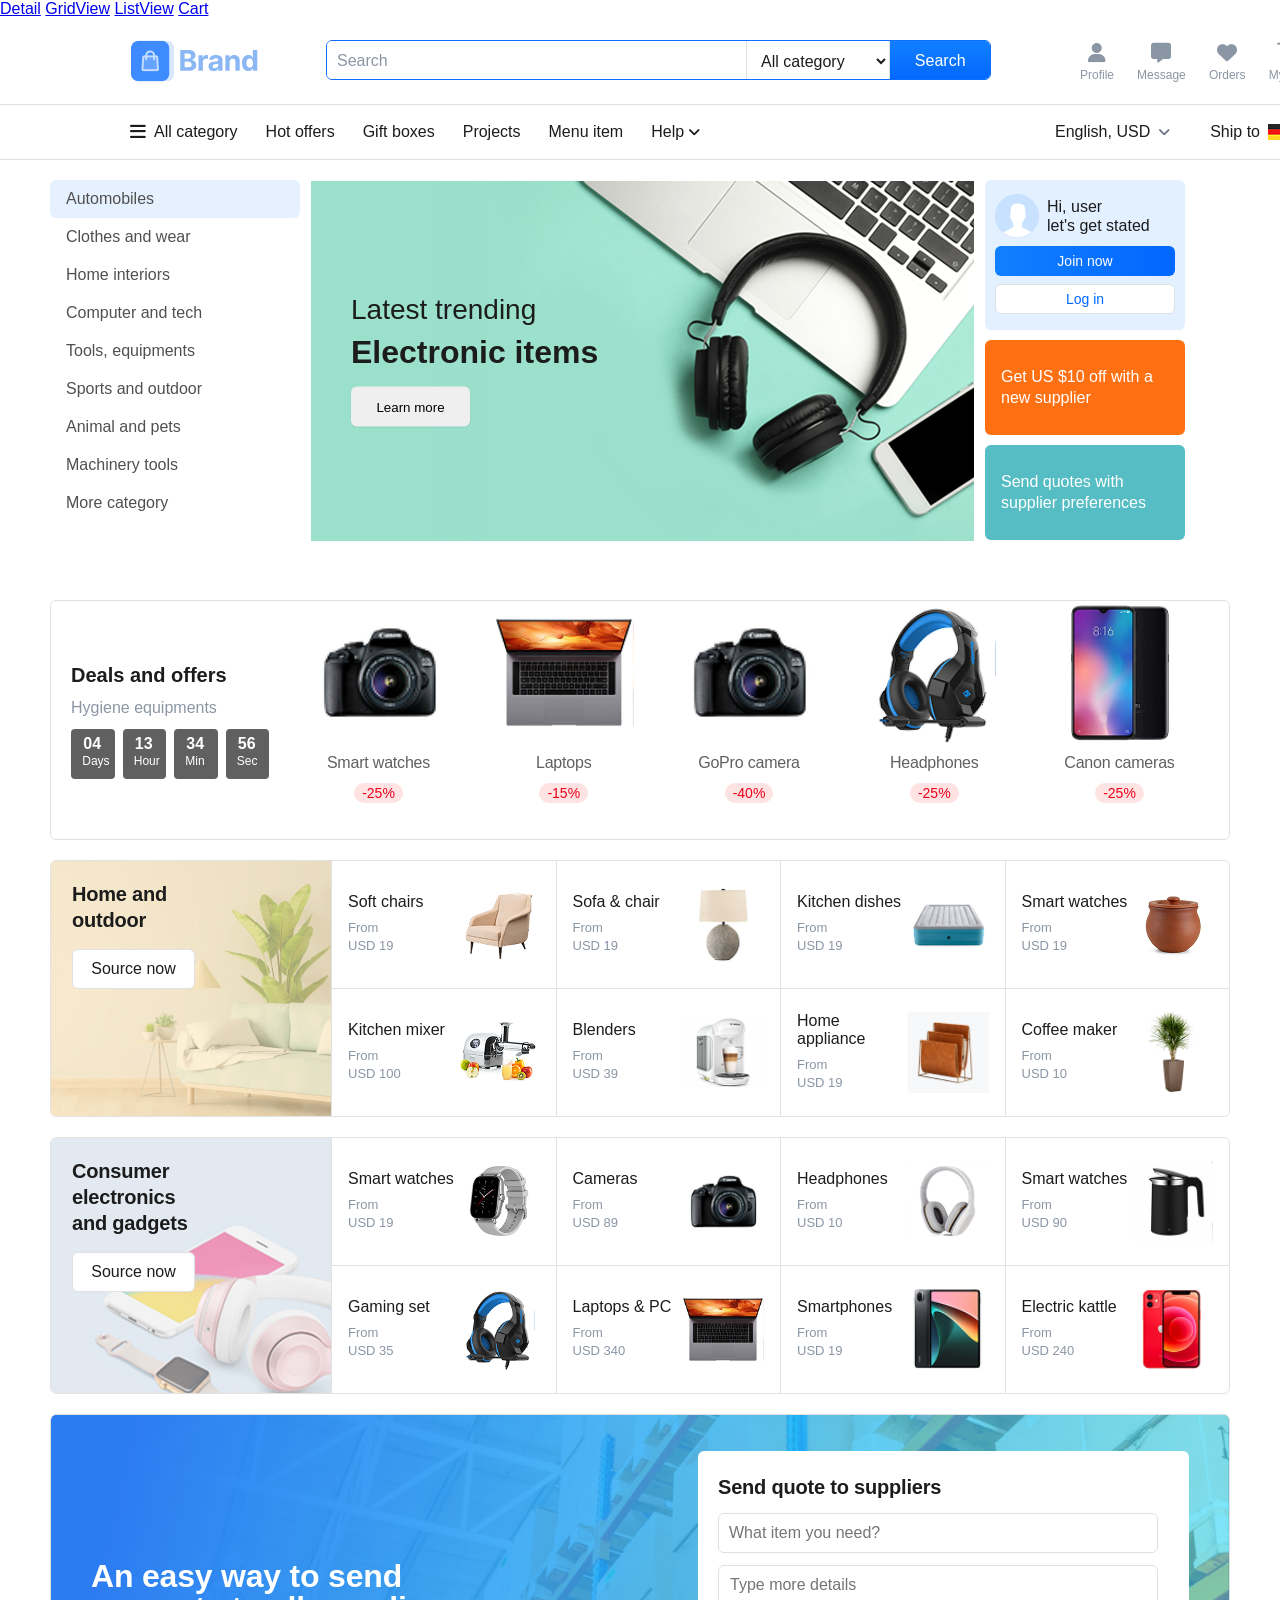
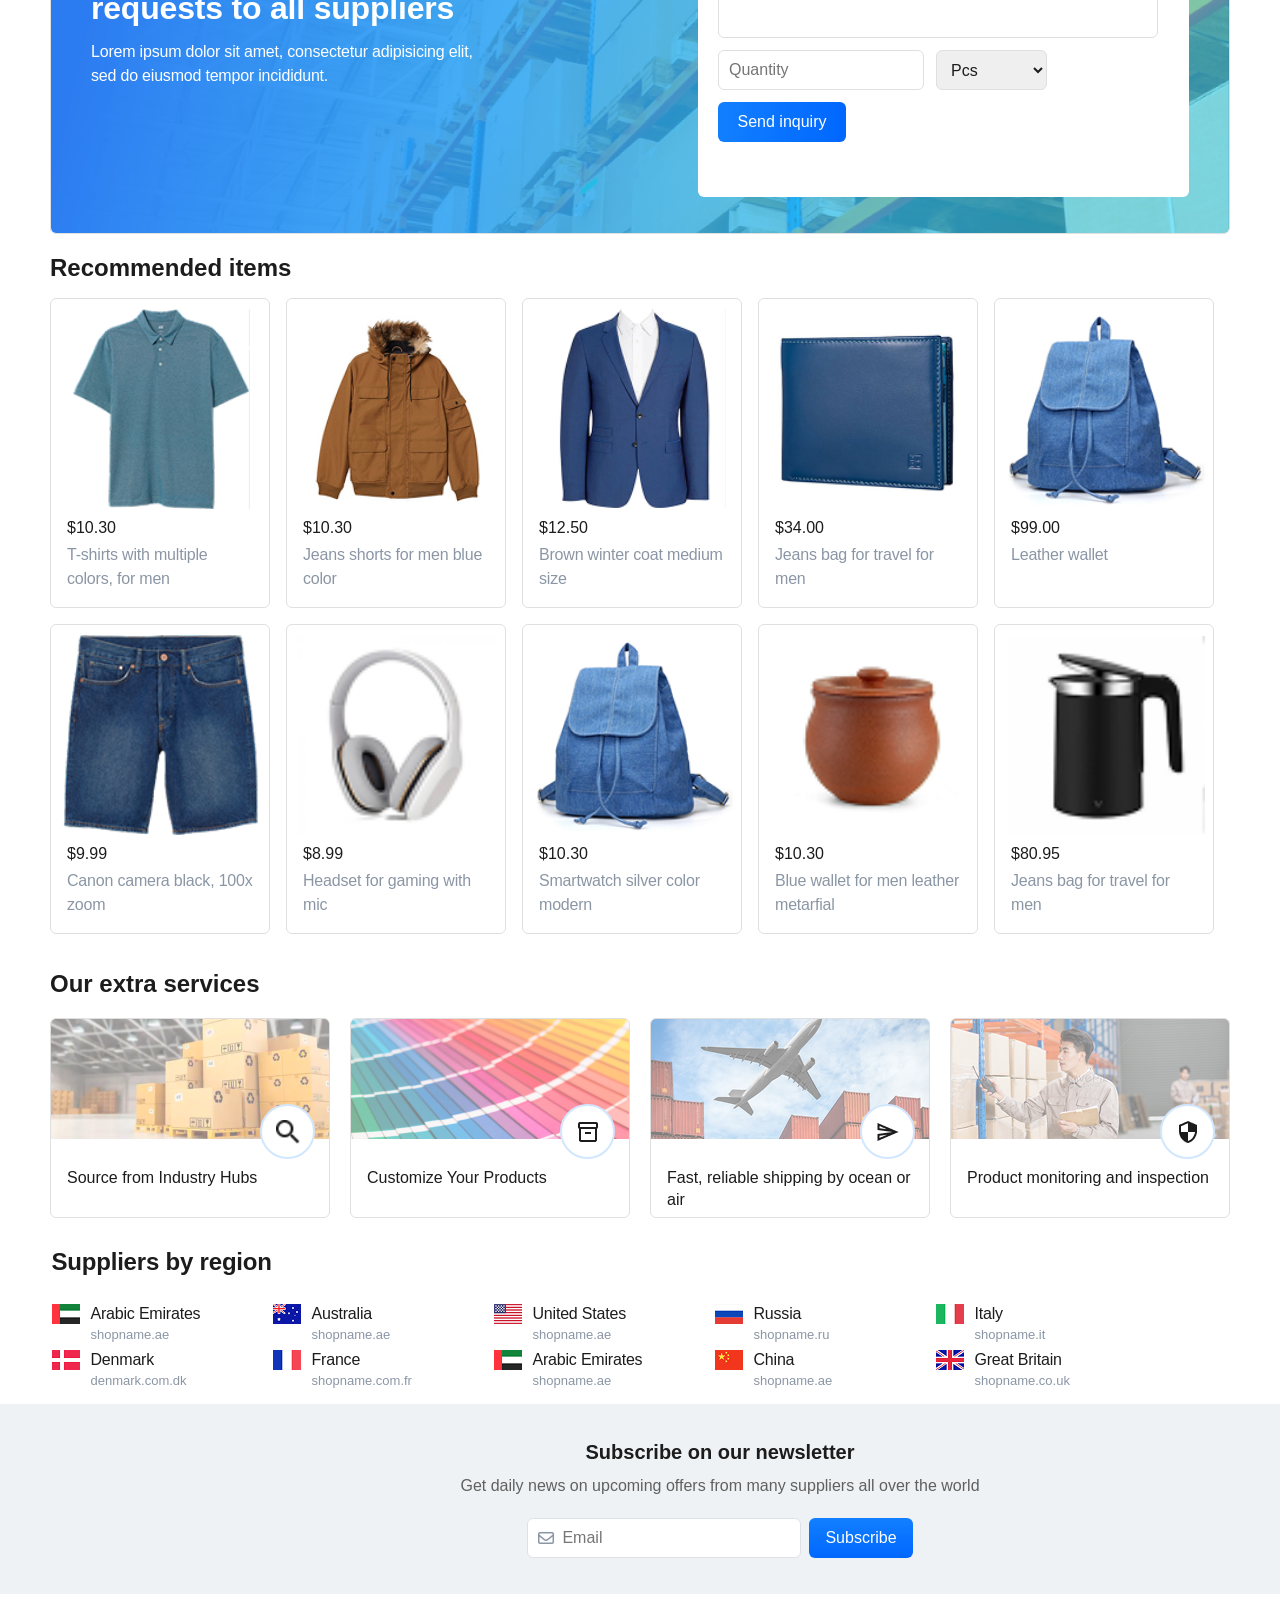
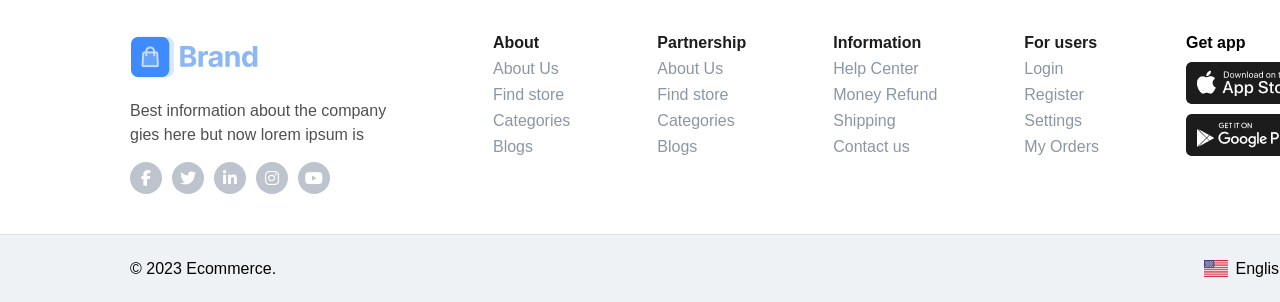
==== commit 466c843d: "Added new stuff" ====
--- a/index.html
+++ b/index.html
@@ -5,9 +5,9 @@
     <meta name="viewport" content="width=device-width, initial-scale=1.0">
     <title>Alibaba Header</title>
     <link rel="stylesheet" href="./css/style.css">
-    <a href="product_listing.html">Products</a>
-<a href="product_detail.html">Details</a>
-<a href="order_confirmation.html">Order</a>
+    <a href="product_detail.html">Detail</a>
+<a href="product_grid_view.html">GridView</a>
+<a href="product_list_view.html">ListView</a>
 <a href="cart.html">Cart</a>
     <link rel="stylesheet"
 href="https://cdnjs.cloudflare.com/ajax/libs/font-awesome/6.5.1/css/all.min.css">
@@ -108,35 +108,7 @@
 
 </nav>
 
-<section class="newsletter">
-
-    <div class="newsletter-content">
-
-        <h2>Subscribe on our newsletter</h2>
-
-        <p>
-            Get daily news on upcoming offers from many suppliers all over the world
-        </p>
-
-        <div class="newsletter-form">
-
-            <div class="email-box">
-                <i class="fa-regular fa-envelope"></i>
-
-                <input
-                    type="email"
-                    placeholder="Email">
-            </div>
-
-            <button class="subscribe-btn">
-                Subscribe
-            </button>
-
-        </div>
-
-    </div>
-
-</section>
+
 
 
 <section class="section-main">
@@ -655,7 +627,35 @@
 
 </section>
 
-
+<section class="newsletter">
+
+    <div class="newsletter-content">
+
+        <h2>Subscribe on our newsletter</h2>
+
+        <p>
+            Get daily news on upcoming offers from many suppliers all over the world
+        </p>
+
+        <div class="newsletter-form">
+
+            <div class="email-box">
+                <i class="fa-regular fa-envelope"></i>
+
+                <input
+                    type="email"
+                    placeholder="Email">
+            </div>
+
+            <button class="subscribe-btn">
+                Subscribe
+            </button>
+
+        </div>
+
+    </div>
+
+</section>
 <footer class="footer">
     <div class="footer-content">
     <div class="footer-brand">
--- a/css/style.css
+++ b/css/style.css
@@ -1334,4 +1334,1552 @@
     color: #8B96A5;
     line-height: 100%;
     margin: 0;
+}
+
+
+
+
+.breadcrumb-container {
+  width: 1440px;
+  height: 64px;
+  background: #f7f7f7; 
+  display: flex;
+  align-items: center;
+  padding-left: 133px;
+  font-family: 'Inter', sans-serif;
+}
+
+
+.breadcrumb a:nth-of-type(2) { margin-left: 6px; }   
+.breadcrumb a:nth-of-type(3) { margin-left: 9px; }   
+.breadcrumb a:nth-of-type(4) { margin-left: 12px; }  
+
+
+.breadcrumb {
+  display: flex;
+  align-items: center;
+}
+
+.breadcrumb a {
+  text-decoration: none;
+  color: #8B96A5;
+  font-size: 16px;
+  font-weight: 400;
+  line-height: 24px;
+  letter-spacing: -0.2px;
+}
+
+.separator {
+  display: flex;
+  align-items: center;
+  justify-content: center;
+  width: 20px;
+  height: 20px;
+}
+
+
+
+
+.listing-wrapper{
+    display:flex;
+    align-items:flex-start;
+    gap:30px;
+    width:1180px;
+    margin:20px auto;
+}
+
+.content-area{
+    width:930px;
+    display:flex;
+    flex-direction:column;
+}
+
+
+.product-sidebar{
+    width:230px;
+    display:flex;
+    flex-direction:column;
+}
+
+.filter-block{
+    padding-bottom:16px;
+    margin-bottom:16px;
+    border-bottom:1px solid #DEE2E7;
+}
+
+.filter-block-last{
+    border-bottom:none;
+}
+
+.filter-heading{
+    display:flex;
+    justify-content:space-between;
+    align-items:center;
+    margin-bottom:16px;
+    cursor:pointer;
+}
+
+.filter-heading h3{
+    font-family:Inter, sans-serif;
+    font-size:16px;
+    font-weight:600;
+    line-height:100%;
+    color:#1C1C1C;
+}
+
+.filter-heading i{
+    font-size:14px;
+    color:#8B96A5;
+}
+
+.category-list{
+    list-style:none;
+}
+
+.category-list li a{
+    display:block;
+    height:36px;
+    line-height:36px;
+    font-family:Inter, sans-serif;
+    font-size:16px;
+    font-weight:400;
+    color:#505050;
+    text-decoration:none;
+}
+
+.see-all{
+    display:inline-block;
+    margin-top:4px;
+    font-family:Inter, sans-serif;
+    font-size:16px;
+    font-weight:400;
+    color:#0D6EFD;
+    text-decoration:none;
+}
+
+.checkbox-list{
+    display:flex;
+    flex-direction:column;
+}
+
+.checkbox-item{
+    display:flex;
+    align-items:center;
+    gap:10px;
+    height:36px;
+}
+
+.checkbox-item input[type="checkbox"]{
+    width:20px;
+    height:20px;
+    accent-color:#0D6EFD;
+    cursor:pointer;
+}
+
+.checkbox-item label{
+    font-family:Inter, sans-serif;
+    font-size:16px;
+    font-weight:400;
+    color:#505050;
+    cursor:pointer;
+}
+
+.filter-accordion-row{
+    display:flex;
+    justify-content:space-between;
+    align-items:center;
+    height:48px;
+    border-top:1px solid #DEE2E7;
+    cursor:pointer;
+}
+
+.filter-accordion-row span{
+    font-family:Inter, sans-serif;
+    font-size:16px;
+    font-weight:600;
+    color:#1C1C1C;
+}
+
+.filter-accordion-row i{
+    font-size:14px;
+    color:#8B96A5;
+}
+
+
+
+
+.view-btn{
+    width:38px;
+    height:40px;
+    border:none;
+    background:#fff;
+    cursor:pointer;
+    display:flex;
+    align-items:center;
+    justify-content:center;
+    color:#8B96A5;
+    font-size:16px;
+}
+
+.view-btn:first-child{
+    border-right:1px solid #DEE2E7;
+}
+
+.view-btn.active{
+    background:#E5F1FF;
+    color:#1C1C1C;
+}
+.content-top{
+    width:100%;
+    height:62px;
+    display:flex;
+    align-items:center;
+    justify-content:space-between;
+}
+
+.item-count{
+    font-family:Inter, sans-serif;
+    font-size:16px;
+    font-weight:400;
+    color:#1C1C1C;
+}
+
+.item-count span{
+    font-weight:600;
+}
+
+.content-top-right{
+    display:flex;
+    align-items:center;
+    gap:10px;
+}
+
+.verified-only{
+    display:flex;
+    align-items:center;
+    gap:8px;
+    padding:6px 16px;
+    cursor:pointer;
+}
+
+.verified-only input[type="checkbox"]{
+    width:20px;
+    height:20px;
+    accent-color:#0D6EFD;
+    cursor:pointer;
+}
+
+.verified-only label{
+    font-family:Inter, sans-serif;
+    font-size:16px;
+    font-weight:400;
+    color:#1C1C1C;
+    cursor:pointer;
+}
+
+.featured-select{
+    width:172px;
+    height:40px;
+    display:flex;
+    align-items:center;
+    justify-content:space-between;
+    padding:0 10px;
+    border:1px solid #DEE2E7;
+    border-radius:6px;
+    cursor:pointer;
+}
+
+.featured-select span{
+    font-family:Inter, sans-serif;
+    font-size:16px;
+    font-weight:400;
+    color:#1C1C1C;
+}
+
+.featured-select i{
+    font-size:14px;
+    color:#8B96A5;
+}
+
+.view-toggle{
+    display:flex;
+    width:76px;
+    height:40px;
+    border:1px solid #DEE2E7;
+    border-radius:6px;
+    overflow:hidden;
+}
+
+
+.filter-tags-row{
+    display:flex;
+    align-items:center;
+    flex-wrap:wrap;
+    gap:8px;
+    margin:10px 0;
+}
+
+.filter-tag{
+    display:flex;
+    align-items:center;
+    gap:9px;
+
+    height:32px;
+
+    padding:6px 6px 6px 10px;
+
+    background:#FFFFFF;
+    border:1px solid #0D6EFD;
+    border-radius:5px;
+}
+
+.filter-tag span{
+    font-family:Inter, sans-serif;
+    font-size:16px;
+    font-weight:400;
+    line-height:100%;
+    color:#1C1C1C;
+    white-space:nowrap;
+}
+
+.filter-tag i{
+    width:20px;
+    height:20px;
+    display:flex;
+    align-items:center;
+    justify-content:center;
+    font-size:14px;
+    color:#8B96A5;
+    cursor:pointer;
+}
+
+.clear-all-filter{
+    font-family:Inter, sans-serif;
+    font-size:16px;
+    font-weight:400;
+    line-height:100%;
+    color:#0D6EFD;
+    text-decoration:none;
+    margin-left:8px;
+    white-space:nowrap;
+}
+
+
+.product-grid{
+    display:grid;
+    grid-template-columns:repeat(3, 1fr);
+    gap:20px;
+    margin:20px 0;
+}
+
+.product-card {
+  display: flex;
+  flex-direction: column;
+  align-items: stretch;
+  padding: 16px;
+  border: 1px solid #DEE2E7;
+  border-radius: 6px;
+  background: #fff;
+  position: relative;
+  width: 100%;
+}
+
+.product-image-wrap{
+    width:230px;
+    height:230px;
+    margin:0 auto 12px auto;
+}
+
+.product-image-wrap img{
+    width:100%;
+    height:100%;
+    object-fit:contain;
+}
+
+.price-row{
+    display:flex;
+    align-items:center;
+    justify-content:space-between;
+    margin-bottom:8px;
+}
+
+.price-group{
+    display:flex;
+    align-items:center;
+    gap:8px;
+}
+
+.current-price{
+    font-family:Inter, sans-serif;
+    font-size:18px;
+    font-weight:600;
+    color:#1C1C1C;
+}
+
+.old-price{
+    font-family:Inter, sans-serif;
+    font-size:16px;
+    font-weight:400;
+    color:#8B96A5;
+    text-decoration:line-through;
+}
+
+.favorite-btn{
+    width:40px;
+    height:40px;
+    border:1px solid #DEE2E7;
+    border-radius:6px;
+    background:#FFFFFF;
+    display:flex;
+    align-items:center;
+    justify-content:center;
+    cursor:pointer;
+    box-shadow:0px 1px 2px rgba(56,56,56,0.08);
+    color:#0D6EFD;
+    font-size:16px;
+}
+
+.rating-row{
+    display:flex;
+    align-items:center;
+    gap:4px;
+    margin-bottom:8px;
+}
+
+.rating-row i{
+    color:#FF9017;
+    font-size:14px;
+}
+
+.rating-row i.empty{
+    color:#DEE2E7;
+}
+
+.rating-score{
+    font-family:Inter, sans-serif;
+    font-size:16px;
+    font-weight:400;
+    color:#FF9017;
+    margin-left:4px;
+}
+
+.product-name{
+    font-family:Inter, sans-serif;
+    font-size:16px;
+    font-weight:400;
+    line-height:24px;
+    letter-spacing:-0.2px;
+    color:#606060;
+    margin:0;
+}
+
+.pagination-row{
+    display:flex;
+    justify-content:flex-end;
+    align-items:center;
+    gap:15px;
+}
+
+.show-select{
+    width:125px;
+    height:40px;
+    display:flex;
+    align-items:center;
+    justify-content:space-between;
+    padding:0 10px;
+    background:#FFFFFF;
+    border:1px solid #DEE2E7;
+    border-radius:6px;
+    cursor:pointer;
+}
+
+.show-select span{
+    font-family:Inter, sans-serif;
+    font-size:16px;
+    font-weight:400;
+    color:#1C1C1C;
+}
+
+.show-select i{
+    font-size:14px;
+    color:#8B96A5;
+}
+
+.pagination{
+    display:flex;
+}
+
+.page-btn{
+    width:44px;
+    height:40px;
+    display:flex;
+    align-items:center;
+    justify-content:center;
+    background:#FFFFFF;
+    border:1px solid #DEE2E7;
+    border-right:none;
+    font-family:Inter, sans-serif;
+    font-size:16px;
+    font-weight:400;
+    color:#1C1C1C;
+    cursor:pointer;
+}
+
+.pagination .page-btn:last-child{
+    border-right:1px solid #DEE2E7;
+}
+
+.pagination .page-btn:first-child{
+    border-radius:6px 0 0 6px;
+}
+
+.pagination .page-btn:last-child{
+    border-radius:0 6px 6px 0;
+}
+
+.page-btn.active{
+    background:#EFF2F4;
+}
+
+.page-btn i{
+    font-size:12px;
+    color:#8B96A5;
+}
+
+
+
+
+
+
+
+
+
+
+
+
+
+
+.page-wrapper {
+  display: flex;
+  gap: 20px;
+  max-width: 1310px;
+  margin: 0 auto;
+  padding: 20px;
+  align-items: flex-start;
+}
+.sidebar {
+  width: 240px;
+  min-width: 240px;
+  background: #fff;
+  border: 1px solid #DEE2E7;
+  border-radius: 6px;
+  overflow: hidden;
+}
+
+.filter-section {
+  border-top: 1px solid #DEE2E7;
+}
+
+.filter-section:first-child {
+  border-top: none;
+}
+
+.section-heading {
+  display: flex;
+  justify-content: space-between;
+  align-items: center;
+  padding: 14px 16px;
+  cursor: pointer;
+}
+
+.section-heading h6 {
+  font-size: 16px;
+  font-weight: 600;
+  color: #1C1C1C;
+  line-height: 100%;
+}
+
+.arrow {
+  font-size: 14px;
+  color: #1C1C1C;
+}
+
+.section-body {
+  padding: 0 16px 14px;
+}
+
+.category-list {
+  list-style: none;
+}
+
+.category-list li a {
+  display: block;
+  font-size: 16px;
+  font-weight: 400;
+  color: #505050;
+  text-decoration: none;
+  line-height: 100%;
+  padding: 9px 0;
+}
+
+.category-list li a:hover {
+  color: #0D6EFD;
+}
+
+.see-all {
+  font-size: 16px;
+  font-weight: 400;
+  color: #0D6EFD;
+  text-decoration: none;
+  display: inline-block;
+  padding: 9px 0;
+  line-height: 100%;
+}
+
+
+.check-list {
+  list-style: none;
+}
+
+.check-list li {
+  padding: 3px 0;
+}
+
+.check-item {
+  display: flex;
+  align-items: center;
+  gap: 10px;
+  cursor: pointer;
+  padding: 6px 0;
+}
+
+.check-item input[type="checkbox"],
+.check-item input[type="radio"] {
+  width: 16px;
+  height: 16px;
+  accent-color: #0D6EFD;
+  cursor: pointer;
+  flex-shrink: 0;
+}
+
+.check-item span {
+  font-size: 16px;
+  font-weight: 400;
+  color: #505050;
+  line-height: 100%;
+}
+
+
+.price-range-wrap {
+  padding: 0 16px 16px;
+}
+
+.range-slider-container {
+  position: relative;
+  height: 20px;
+  margin-bottom: 16px;
+}
+
+.range-track {
+  position: absolute;
+  top: 8px;
+  left: 0;
+  width: 100%;
+  height: 4px;
+  background: #AFD0FF;
+  border-radius: 2px;
+}
+
+.range-active {
+  position: absolute;
+  top: 8px;
+  left: 25%;
+  width: 50%;
+  height: 4px;
+  background: #0D6EFD;
+  border-radius: 2px;
+}
+
+input[type="range"] {
+  -webkit-appearance: none;
+  appearance: none;
+  position: absolute;
+  top: 0;
+  width: 100%;
+  height: 20px;
+  background: transparent;
+  pointer-events: none;
+}
+
+input[type="range"]::-webkit-slider-thumb {
+  -webkit-appearance: none;
+  width: 20px;
+  height: 20px;
+  border-radius: 50%;
+  background: #fff;
+  border: 1px solid #AFD0FF;
+  box-shadow: 0px 2px 4px rgba(16, 0, 0, 0.10);
+  cursor: pointer;
+  pointer-events: all;
+}
+
+.price-inputs {
+  display: flex;
+  gap: 8px;
+  margin-bottom: 12px;
+}
+
+.price-input-group {
+  flex: 1;
+}
+
+.price-input-group label {
+  font-size: 12px;
+  font-weight: 400;
+  color: #505050;
+  display: block;
+  margin-bottom: 4px;
+}
+
+.price-input-group input {
+  width: 100%;
+  height: 40px;
+  border: 1px solid #DEE2E7;
+  border-radius: 4px;
+  padding: 0 10px;
+  font-size: 16px;
+  font-family: 'Inter', sans-serif;
+  color: #BDC4CD;
+  outline: none;
+}
+
+.price-input-group input:focus {
+  border-color: #0D6EFD;
+}
+
+.btn-apply {
+  width: 100%;
+  height: 40px;
+  background: #fff;
+  border: 1px solid #DEE2E7;
+  border-radius: 4px;
+  font-size: 16px;
+  font-weight: 500;
+  font-family: 'Inter', sans-serif;
+  color: #0D6EFD;
+  cursor: pointer;
+  box-shadow: 0px 1px 2px rgba(56, 56, 56, 0.08);
+}
+
+.btn-apply:hover {
+  background: #f0f7ff;
+}
+
+
+.rating-section-body {
+  padding-left: 0;
+  padding-right: 0;
+}
+
+.rating-row {
+  display: flex;
+  align-items: center;
+  gap: 10px;
+  padding: 6px 16px;
+  cursor: pointer;
+  width: 100%;
+}
+
+.rating-row input[type="checkbox"] {
+  width: 16px;
+  height: 16px;
+  accent-color: #0D6EFD;
+  flex-shrink: 0;
+}
+
+.stars {
+  display: flex;
+  gap: 2px;
+}
+
+.star {
+  color: #FF9017;
+  font-size: 16px;
+}
+
+.star.empty {
+  color: #DEE2E7;
+}
+
+
+.main-content {
+  flex: 1;
+  min-width: 0;
+}
+
+
+.content-top {
+  width: 100%;
+  height: 62px;
+  background: #fff;
+  border: 1px solid #DEE2E7;
+  border-radius: 6px;
+  display: flex;
+  align-items: center;
+  padding: 0 16px;
+  gap: 12px;
+  margin-bottom: 16px;
+}
+
+.result-count {
+  font-size: 16px;
+  font-weight: 400;
+  color: #1C1C1C;
+  flex: 1;
+  line-height: 100%;
+}
+
+.result-count strong {
+  font-weight: 600;
+}
+
+.verified-check {
+  display: flex;
+  align-items: center;
+  gap: 8px;
+  padding: 6px 16px;
+  cursor: pointer;
+  height: 36px;
+  white-space: nowrap;
+}
+
+.verified-check input[type="checkbox"] {
+  width: 16px;
+  height: 16px;
+  accent-color: #0D6EFD;
+}
+
+.verified-check span {
+  font-size: 16px;
+  font-weight: 400;
+  color: #505050;
+}
+
+.featured-select {
+  height: 40px;
+  width: 172px;
+  border: 1px solid #DEE2E7;
+  border-radius: 4px;
+  padding: 0 12px;
+  font-size: 16px;
+  font-family: 'Inter', sans-serif;
+  color: #1C1C1C;
+  background: #fff;
+  cursor: pointer;
+  outline: none;
+}
+
+.view-toggle {
+  display: flex;
+  width: 76px;
+  height: 40px;
+  border: 1px solid #DEE2E7;
+  border-radius: 6px;
+  overflow: hidden;
+}
+
+.view-btn {
+  flex: 1;
+  display: flex;
+  align-items: center;
+  justify-content: center;
+  cursor: pointer;
+  background: #fff;
+  border: none;
+  outline: none;
+  color: #1C1C1C;
+}
+
+.view-btn.active {
+  background: #F5F5F5;
+}
+
+
+.product-list {
+  border: 1px solid #DEE2E7;
+  border-radius: 6px;
+  background: #fff;
+  overflow: hidden;
+}
+
+.product-card {
+  display: flex;
+  flex-direction: column;
+  align-items: stretch;
+  padding: 16px;
+  border: 1px solid #DEE2E7;
+  border-radius: 6px;
+  background: #fff;
+  position: relative;
+  width: 100%;
+}
+
+.product-card:last-child {
+  border-bottom: none;
+}
+
+.product-img {
+  width: 210px;
+  min-width: 210px;
+  max-width: 210px;
+  height: 210px;
+  flex-shrink: 0;
+}
+
+.product-img img {
+  width: 100%;
+  height: 100%;
+  object-fit: contain;
+}
+
+.product-info {
+  flex: 1;
+  min-width: 0;
+  padding-top: 7px;
+}
+
+.product-title {
+  font-size: 16px;
+  font-weight: 500;
+  color: #1C1C1C;
+  line-height: 22px;
+  letter-spacing: 0px;
+  margin-bottom: 14px;
+}
+
+.price-row {
+  display: flex;
+  align-items: center;
+  gap: 8px;
+  margin-bottom: 8px;
+  justify-content: flex-start;
+}
+
+.price-original {
+  font-size: 16px;
+  font-weight: 600;
+  color: #8B96A5;
+  text-decoration: line-through;
+  margin-left: 4px;
+}
+
+.price-current {
+  font-size: 20px;
+  font-weight: 600;
+  color: #1C1C1C;
+  line-height: 28px;
+  letter-spacing: -0.2px;
+}
+
+.price-original {
+  font-size: 16px;
+  font-weight: 600;
+  color: #8B96A5;
+  text-decoration: line-through;
+  line-height: 100%;
+}
+
+.meta-row {
+  display: flex;
+  align-items: center;
+  gap: 8px;
+  margin-bottom: 12px;
+}
+
+.rating-stars {
+  display: flex;
+  gap: 1px;
+  align-items: center;
+}
+
+.rating-stars span {
+  color: #FF9017;
+  font-size: 12px;
+}
+
+.rating-stars span.empty {
+  color: #DEE2E7;
+}
+
+.rating-score {
+  font-size: 16px;
+  font-weight: 400;
+  color: #8B96A5;
+}
+
+.dot-sep {
+  width: 6px;
+  height: 6px;
+  background: #DEE2E7;
+  border-radius: 50%;
+  flex-shrink: 0;
+}
+
+.orders-count {
+  font-size: 16px;
+  font-weight: 400;
+  color: #8B96A5;
+  line-height: 100%;
+}
+
+.free-shipping {
+  font-size: 16px;
+  font-weight: 400;
+  color: #00B517;
+  line-height: 100%;
+}
+
+.product-desc {
+  font-size: 16px;
+  font-weight: 400;
+  color: #505050;
+  line-height: 24px;
+  letter-spacing: -0.2px;
+  margin-bottom: 12px;
+  max-width: 607px;
+}
+
+.view-details {
+  font-size: 16px;
+  font-weight: 500;
+  color: #0D6EFD;
+  text-decoration: none;
+  line-height: 100%;
+}
+
+.view-details:hover {
+  text-decoration: underline;
+}
+
+.wishlist-btn {
+  position: absolute;
+  top: 16px;
+  right: 16px;
+  width: 32px;
+  height: 32px;
+  border-radius: 50%;
+  border: 1px solid #DEE2E7;
+  background: #fff;
+  display: flex;
+  align-items: center;
+  justify-content: center;
+  cursor: pointer;
+  font-size: 18px;
+  color: #0D6EFD;
+}
+
+.wishlist-btn:hover {
+  background: #f0f7ff;
+}
+
+
+
+
+
+
+
+
+
+
+.page-wrapper {
+  width: 1180px;
+  margin: 0 auto;
+  padding: 40px 0;
+  display: block;
+}
+
+.page-wrapper > .cart-title,
+.page-wrapper > .cart-content,
+.page-wrapper > .trust-badges,
+.page-wrapper > .saved-box,
+.page-wrapper > .promo-banner {
+  width: 100%;
+  display: block;
+  float: none;
+  position: static;
+}
+
+.cart-title {
+  font-size: 24px;
+  font-weight: 600;
+  line-height: 32px;
+  letter-spacing: -0.2px;
+  color: #1C1C1C;
+  margin-bottom: 20px;
+}
+
+
+.cart-content {
+  display: flex !important;
+  flex-direction: row;
+  width: 100%;
+  gap: 20px;
+  align-items: flex-start;
+}
+
+.cart-box {
+  width: 880px;
+  flex-shrink: 0;
+  border: 1px solid #DEE2E7;
+  background: #FFFFFF;
+  display: block;
+}
+
+.cart-item {
+  display: flex;
+  align-items: flex-start;
+  padding: 20px;
+  border-bottom: 1px solid #DEE2E7;
+  position: relative;
+}
+
+.cart-item.no-border {
+  border-bottom: none;
+}
+
+.item-image {
+  width: 70px;
+  height: 70px;
+  border: 1px solid #DEE2E7;
+  flex-shrink: 0;
+}
+
+.item-image img {
+  width: 100%;
+  height: 100%;
+  object-fit: cover;
+  mix-blend-mode: multiply;
+}
+
+.item-details {
+  margin-left: 20px;
+  flex: 1;
+}
+
+.item-title {
+  font-size: 16px;
+  font-weight: 500;
+  line-height: 22px;
+  color: #1C1C1C;
+  margin-bottom: 6px;
+}
+
+.item-info {
+  font-size: 16px;
+  font-weight: 400;
+  line-height: 24px;
+  letter-spacing: -0.2px;
+  color: #1C1C1C;
+  margin-bottom: 14px;
+}
+
+.item-info span {
+  color: #8B96A5;
+}
+
+.item-actions {
+  display: flex;
+  gap: 10px;
+}
+
+.btn-remove {
+  height: 30px;
+  padding: 0 10px;
+  border: 1px solid #DEE2E7;
+  background: #FFFFFF;
+  border-radius: 6px;
+  color: #FA3434;
+  font-size: 13px;
+  font-weight: 500;
+  font-family: 'Inter', sans-serif;
+  cursor: pointer;
+}
+
+.btn-save {
+  height: 30px;
+  padding: 0 10px;
+  border: 1px solid #DEE2E7;
+  background: #FFFFFF;
+  border-radius: 6px;
+  color: #0D6EFD;
+  font-size: 13px;
+  font-weight: 500;
+  font-family: 'Inter', sans-serif;
+  cursor: pointer;
+  box-shadow: 0 1px 2px rgba(56, 56, 56, 0.08);
+}
+
+.item-right {
+  text-align: right;
+  margin-left: 20px;
+  flex-shrink: 0;
+}
+
+.item-price {
+  font-size: 16px;
+  font-weight: 500;
+  line-height: 22px;
+  color: #1C1C1C;
+  margin-bottom: 18px;
+}
+
+.qty-box {
+  width: 123px;
+  height: 40px;
+  border: 1px solid #DEE2E7;
+  border-radius: 6px;
+  display: flex;
+  align-items: center;
+  justify-content: space-between;
+  padding: 0 10px;
+  box-shadow: 0 1px 2px rgba(56, 56, 56, 0.08);
+  font-size: 16px;
+  font-weight: 400;
+  color: #1C1C1C;
+}
+
+.qty-arrow {
+  width: 24px;
+  height: 24px;
+}
+
+.cart-box-footer {
+  display: flex;
+  justify-content: space-between;
+  align-items: center;
+  padding: 20px;
+}
+
+.btn-back {
+  display: flex;
+  align-items: center;
+  gap: 10px;
+  height: 40px;
+  padding: 0 16px;
+  background: #127FFF;
+  border: none;
+  border-radius: 6px;
+  color: #FFFFFF;
+  font-size: 16px;
+  font-weight: 500;
+  font-family: 'Inter', sans-serif;
+  cursor: pointer;
+}
+
+.btn-remove-all {
+  height: 40px;
+  padding: 0 16px;
+  background: #FFFFFF;
+  border: 1px solid #DEE2E7;
+  border-radius: 6px;
+  color: #0D6EFD;
+  font-size: 16px;
+  font-weight: 500;
+  font-family: 'Inter', sans-serif;
+  cursor: pointer;
+}
+
+.cart-sidebar {
+  width: 280px;
+  flex-shrink: 0;
+  display: flex;
+  flex-direction: column;
+  gap: 10px;
+}
+
+.coupon-box {
+  border: 1px solid #DEE2E7;
+  background: #FFFFFF;
+  padding: 20px;
+}
+
+.coupon-label {
+  font-size: 16px;
+  font-weight: 400;
+  color: #505050;
+  margin-bottom: 12px;
+}
+
+.coupon-input-group {
+  display: flex;
+  height: 40px;
+}
+
+.coupon-input {
+  flex: 1;
+  border: 1px solid #DEE2E7;
+  border-right: none;
+  padding: 0 12px;
+  font-size: 16px;
+  font-family: 'Inter', sans-serif;
+  color: #8B96A5;
+  outline: none;
+}
+
+.btn-apply {
+  width: 85px;
+  border: 1px solid #DEE2E7;
+  background: #FFFFFF;
+  color: #0D6EFD;
+  font-size: 16px;
+  font-weight: 500;
+  font-family: 'Inter', sans-serif;
+  cursor: pointer;
+}
+
+.summary-box {
+  border: 1px solid #DEE2E7;
+  background: #FFFFFF;
+  padding: 20px;
+}
+
+.summary-row {
+  display: flex;
+  justify-content: space-between;
+  align-items: center;
+  margin-bottom: 8px;
+  font-size: 16px;
+}
+
+.summary-label {
+  color: #505050;
+}
+
+.summary-value {
+  color: #1C1C1C;
+}
+
+.summary-value.discount {
+  color: #FA3434;
+}
+
+.summary-value.tax {
+  color: #00B517;
+}
+
+.summary-divider {
+  border-top: 1px solid #DEE2E7;
+  margin: 12px 0;
+}
+
+.total-row {
+  margin-bottom: 20px;
+}
+
+.summary-label-total {
+  font-size: 16px;
+  font-weight: 600;
+  color: #1C1C1C;
+}
+
+.summary-value-total {
+  font-size: 16px;
+  font-weight: 600;
+  color: #1C1C1C;
+}
+
+.btn-checkout {
+  width: 100%;
+  height: 54px;
+  background: #00B517;
+  border: none;
+  border-radius: 8px;
+  color: #FFFFFF;
+  font-size: 18px;
+  font-weight: 500;
+  font-family: 'Inter', sans-serif;
+  cursor: pointer;
+  margin-bottom: 14px;
+}
+
+.payment-icons {
+  display: flex;
+  align-items: center;
+  gap: 6px;
+}
+
+.pay-icon-img {
+  height: 22px;
+  width: 34px;          
+  border: 1px solid #DEE2E7;
+  border-radius: 4px;
+  object-fit: contain;
+  padding: 2px;          
+  box-sizing: border-box; 
+  background: #FFFFFF;   
+}
+
+.trust-badges {
+  display: flex !important;
+  flex-direction: row;
+  width: 100%;
+  gap: 30px;
+  margin-top: 30px;
+}
+
+.badge {
+  display: flex;
+  align-items: center;
+  gap: 12px;
+}
+
+.badge-icon {
+  width: 48px;
+  height: 48px;
+  border-radius: 50%;
+  background: #DEE2E7;
+  display: flex;
+  align-items: center;
+  justify-content: center;
+  flex-shrink: 0;
+}
+
+.badge-title {
+  font-size: 16px;
+  font-weight: 400;
+  line-height: 24px;
+  letter-spacing: -0.2px;
+  color: #1C1C1C;
+}
+
+.badge-sub {
+  font-size: 14px;
+  font-weight: 400;
+  line-height: 20px;
+  letter-spacing: -0.2px;
+  color: #A9ACB0;
+}
+
+/* ===== SAVED FOR LATER ===== */
+.saved-box {
+  width: 100%;
+  display: block;
+  border: 1px solid #DEE2E7;
+  background: #FFFFFF;
+  margin-top: 30px;
+  padding: 20px;
+}
+
+.saved-title {
+  font-size: 20px;
+  font-weight: 600;
+  line-height: 28px;
+  letter-spacing: -0.2px;
+  color: #1C1C1C;
+  margin-bottom: 20px;
+}
+
+.saved-grid {
+  display: flex !important;
+  flex-direction: row;
+  width: 100%;
+  gap: 20px;
+}
+
+.saved-item {
+  width: 270px;
+}
+
+.saved-img {
+  width: 270px;
+  height: 240px;
+  background: #DEE2E7;
+  display: flex;
+  align-items: center;
+  justify-content: center;
+  margin-bottom: 12px;
+}
+
+.saved-img img {
+  width: 225px;
+  height: 225px;
+  object-fit: cover;
+  mix-blend-mode: multiply;
+}
+
+.saved-price {
+  font-size: 18px;
+  font-weight: 600;
+  color: #1C1C1C;
+  margin-bottom: 4px;
+}
+
+.saved-name {
+  font-size: 16px;
+  font-weight: 400;
+  line-height: 24px;
+  letter-spacing: -0.2px;
+  color: #606060;
+  margin-bottom: 12px;
+}
+
+.btn-move {
+  display: flex;
+  align-items: center;
+  justify-content: center;
+  gap: 8px;
+  width: 100%;
+  height: 40px;
+  border: 1px solid #DEE2E7;
+  border-radius: 6px;
+  background: #FFFFFF;
+  color: #0D6EFD;
+  font-size: 16px;
+  font-weight: 500;
+  font-family: 'Inter', sans-serif;
+  cursor: pointer;
+}
+
+/* ===== PROMO BANNER ===== */
+.promo-banner {
+  width: 100%;
+  max-width: 1180px;
+  height: 120px;
+  background: linear-gradient(90deg, #1565E8 0%, #0D6EFD 100%);
+  border-radius: 0;
+  margin-top: 30px;
+  display: flex !important;
+  flex-direction: row;
+  align-items: center;
+  justify-content: space-between;
+  padding: 0 30px;
+}
+
+.promo-text h3 {
+  font-size: 24px;
+  font-weight: 600;
+  line-height: 32px;
+  letter-spacing: -0.2px;
+  color: #FFFFFF;
+  margin-bottom: 4px;
+}
+
+.promo-text p {
+  font-size: 16px;
+  font-weight: 400;
+  color: #FFFFFF;
+  opacity: 0.7;
+}
+
+.btn-shopnow {
+  height: 40px;
+  padding: 0 16px;
+  background: #FF9017;
+  border: none;
+  border-radius: 6px;
+  color: #FFFFFF;
+  font-size: 16px;
+  font-weight: 500;
+  font-family: 'Inter', sans-serif;
+  cursor: pointer;
 }
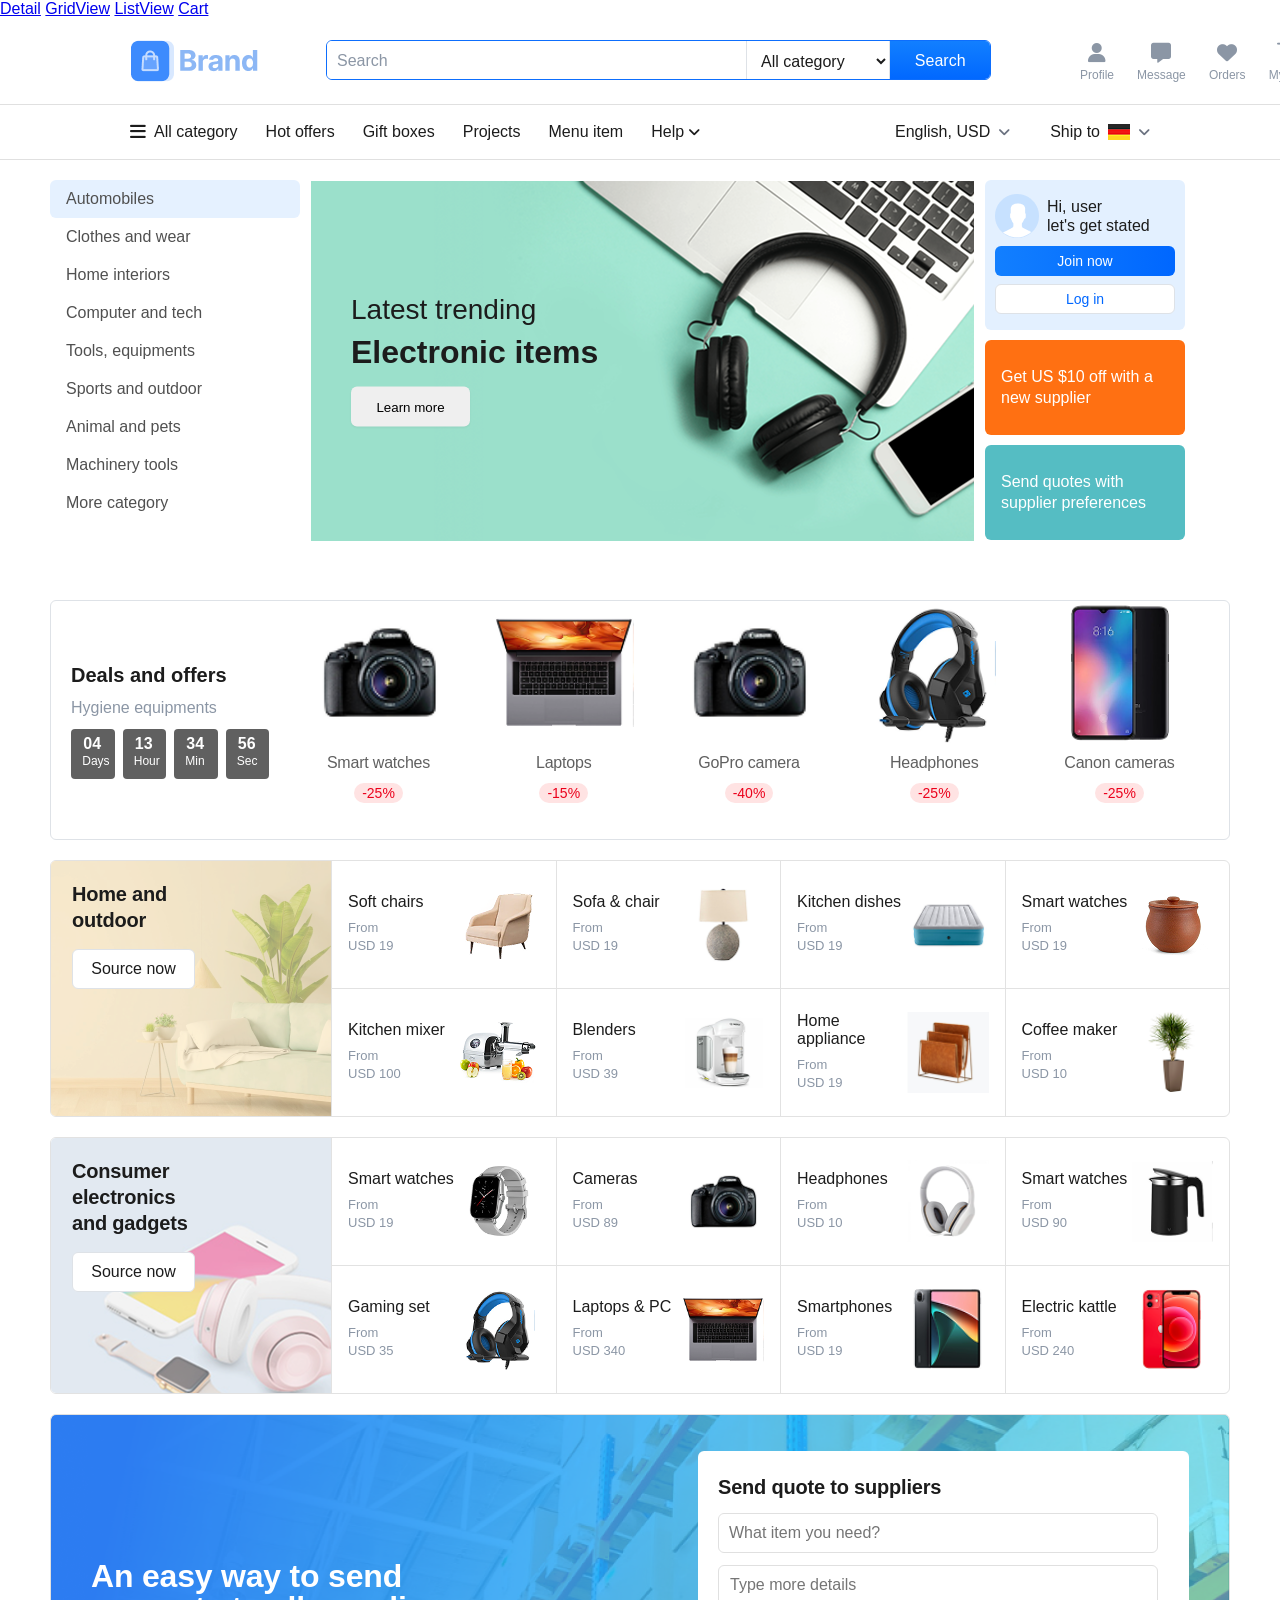
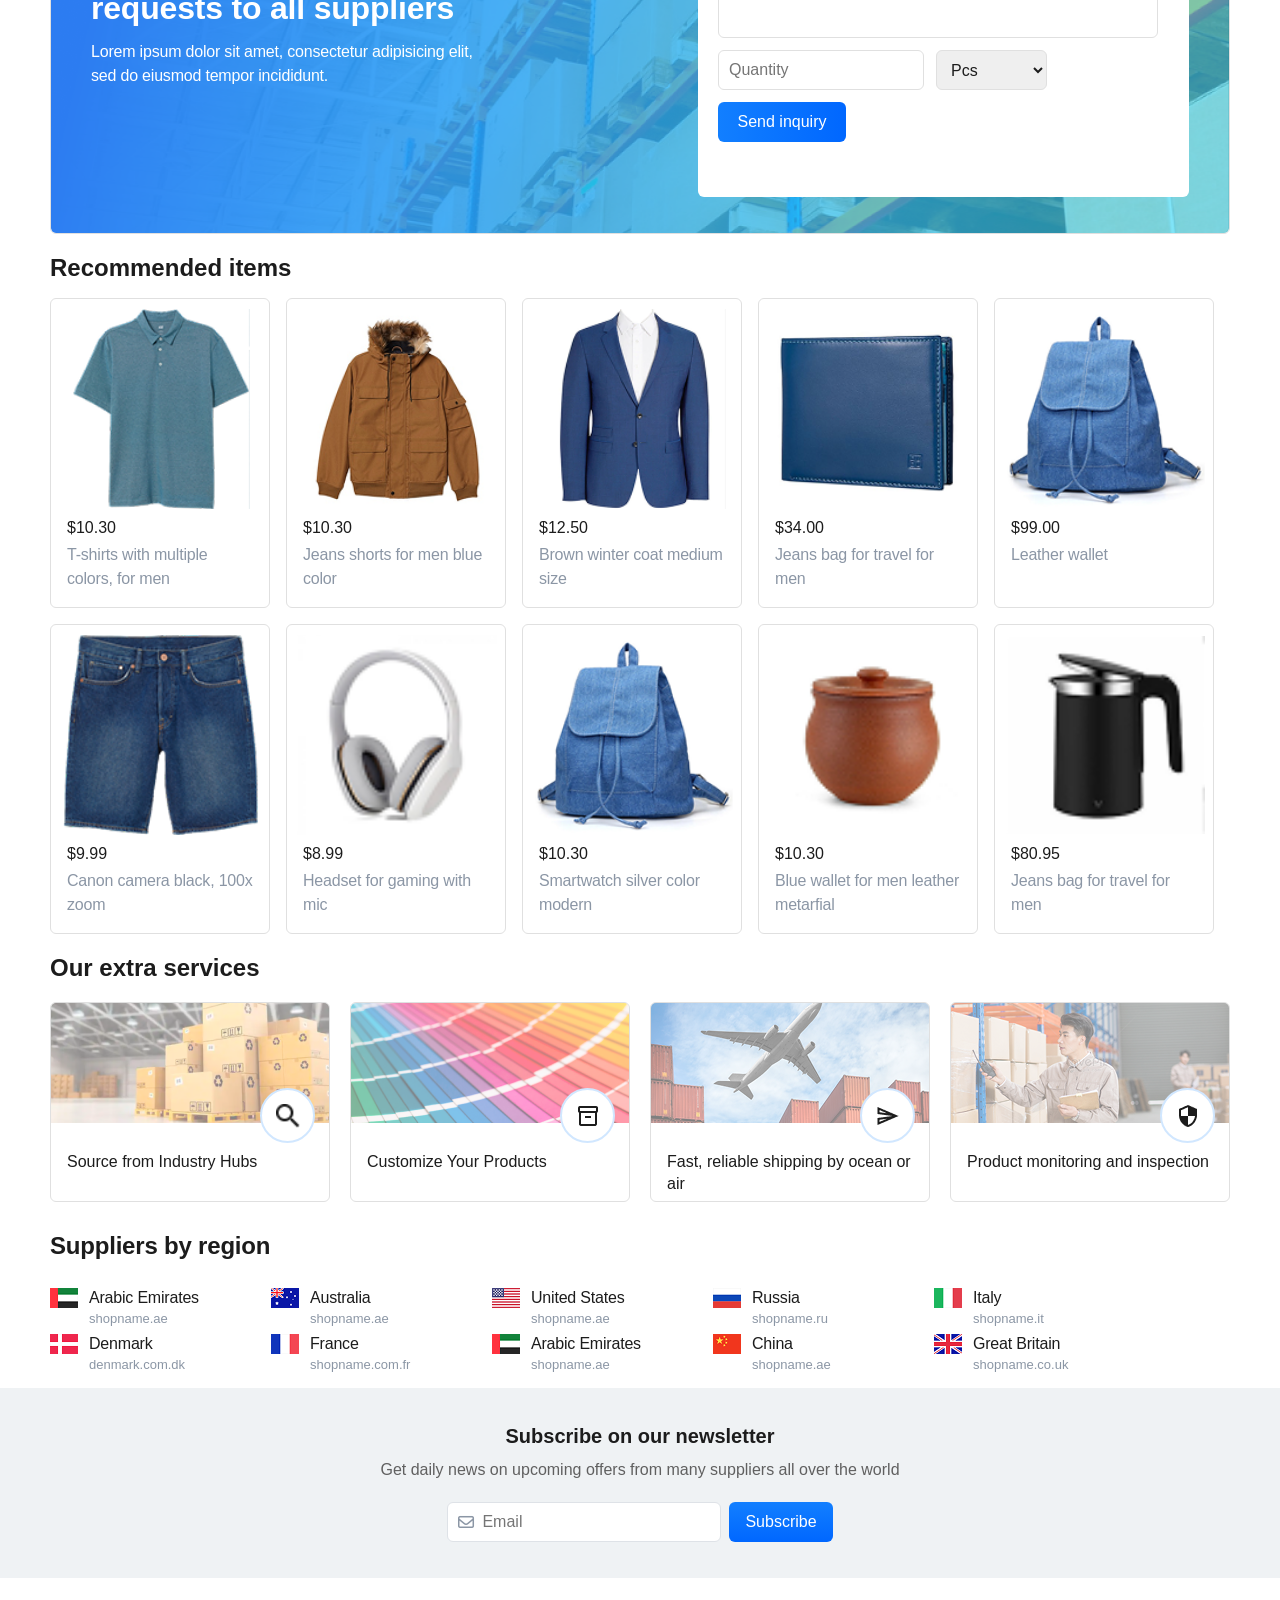
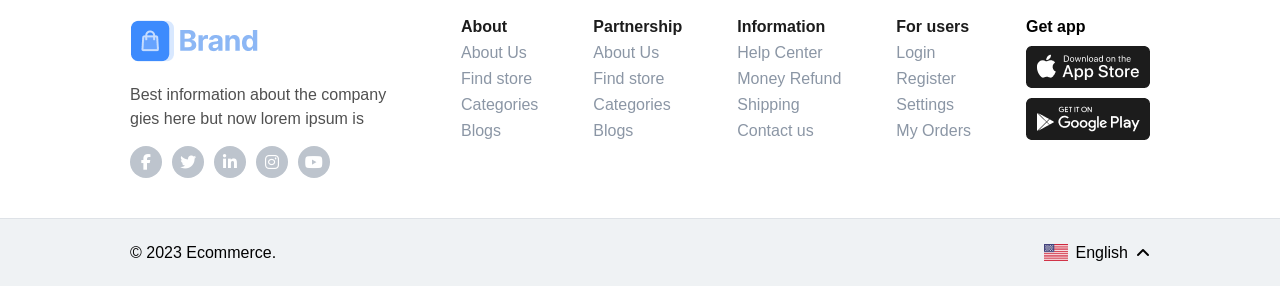
==== commit 4f3b98d5: "added har chz" ====
--- a/index.html
+++ b/index.html
@@ -5,15 +5,19 @@
     <meta name="viewport" content="width=device-width, initial-scale=1.0">
     <title>Alibaba Header</title>
     <link rel="stylesheet" href="./css/style.css">
-    <a href="product_detail.html">Detail</a>
-<a href="product_grid_view.html">GridView</a>
-<a href="product_list_view.html">ListView</a>
-<a href="cart.html">Cart</a>
+    
+    
     <link rel="stylesheet"
 href="https://cdnjs.cloudflare.com/ajax/libs/font-awesome/6.5.1/css/all.min.css">
 </head>
 <body>
-
+<a href="product_detail.html">Detail</a>
+<a href="product_grid_view.html">GridView</a>
+<a href="product_list_view.html">ListView</a>
+<a href="cart.html">Cart</a>
+
+
+   
 <header class="header">
     <div class="header-logo">
         <img src="./images/logo-colored.png"
@@ -717,5 +721,6 @@
 
     </div>
 </footer>
+  <script src="./script.js"></script>
 </body>
 </html>
--- a/css/style.css
+++ b/css/style.css
@@ -10,7 +10,7 @@
 
 /* Header */
 .header{
-    width:1440px;
+    width:100%;
     height:86px;
     position:relative;
     background:#fff;
@@ -200,7 +200,7 @@
 ========================== */
 
 .navbar{
-    width:1440px;
+    width:100%;
     height:56px;
 
     background:#FFFFFF;
@@ -308,7 +308,7 @@
 ===================== */
 
 .newsletter{
-    width:1440px;
+    width:100%;
     height:190px;
 
     background:#EFF2F4;
@@ -394,7 +394,7 @@
     );
 }
 .footer{
-    width:1440px;
+    width:100%;
     background:#fff;
 }
 
@@ -502,7 +502,8 @@
 .section-main{
     display:flex;
     gap:10px;
-    width: 1180px;
+    width: 100%;
+    max-width: 1180px;
     height: 400px;
     opacity: 1;
      margin: 20px auto;
@@ -680,13 +681,15 @@
 .deals-section {
     display: flex;
     align-items: center;
-    width: 1180px;
+    width: 100%; 
+    max-width: 1180px;
     height: 240px;
     border: 1px solid #DEE2E7;
     border-radius: 6px;
     margin: 20px auto;
     padding: 20px;
     gap: 20px;
+    margin: 20px auto;
 }
 
 .deals-left {
@@ -786,7 +789,9 @@
 
 .home-outdoor-section {
     display: flex;
-    width: 1180px;
+    width: 100%;
+    max-width: 1180px; 
+    margin: 20px auto;
     height: 257px;
     margin: 20px auto;
     border: 1px solid #E2E2E2;
@@ -885,7 +890,8 @@
 
 .gadget-section {
     display: flex;
-    width: 1180px;
+    width: 100%; 
+    max-width: 1180px;  
     height: 257px;
     margin: 20px auto;
     border: 1px solid #E2E2E2;
@@ -984,7 +990,8 @@
     display: flex;
     align-items: center;
     justify-content: space-between;
-    width: 1180px;
+    width: 100%;
+    max-width: 1180px;  
     height: 420px;
     margin: 20px auto;
     border: 1px solid #E0E0E0;
@@ -1125,8 +1132,8 @@
 
 
 .recommend-section {
-    width: 1180px;
-    height: 696px;
+    width: 100%; 
+    max-width: 1180px; 
     margin: 20px auto;
 }
 
@@ -1186,7 +1193,8 @@
 
 
 .service-section {
-    width: 1180px;
+    width: 100%; 
+    max-width: 1180px;
     height: 256px;
     margin: 20px auto;
 }
@@ -1275,7 +1283,8 @@
 
 
 .country-section {
-    width: 1177px;
+    width: 100%;
+    max-width: 1180px;
     height: 138px;
     margin: 20px auto;
 }
@@ -1340,7 +1349,7 @@
 
 
 .breadcrumb-container {
-  width: 1440px;
+  width: 100%; 
   height: 64px;
   background: #f7f7f7; 
   display: flex;
@@ -2391,18 +2400,18 @@
 
 
 
-.page-wrapper {
+.cart-wrapper {
   width: 1180px;
   margin: 0 auto;
   padding: 40px 0;
   display: block;
 }
 
-.page-wrapper > .cart-title,
-.page-wrapper > .cart-content,
-.page-wrapper > .trust-badges,
-.page-wrapper > .saved-box,
-.page-wrapper > .promo-banner {
+.cart-wrapper > .cart-title,
+.cart-wrapper > .cart-content,
+.cart-wrapper > .trust-badges,
+.cart-wrapper > .saved-box,
+.cart-wrapper > .promo-banner {
   width: 100%;
   display: block;
   float: none;
@@ -2760,7 +2769,6 @@
   color: #A9ACB0;
 }
 
-/* ===== SAVED FOR LATER ===== */
 .saved-box {
   width: 100%;
   display: block;
@@ -2840,7 +2848,7 @@
   cursor: pointer;
 }
 
-/* ===== PROMO BANNER ===== */
+
 .promo-banner {
   width: 100%;
   max-width: 1180px;
@@ -2882,4 +2890,651 @@
   font-weight: 500;
   font-family: 'Inter', sans-serif;
   cursor: pointer;
+}
+
+
+
+
+
+
+
+.product-detail-wrapper,
+.product-detail-wrapper * {
+  box-sizing: border-box;
+}
+
+
+.product-detail-wrapper {
+  display: flex;
+  gap: 20px;
+  padding: 20px 130px;
+  background: #fff;
+  border: 1px solid #DEE2E7;
+  margin: 0 130px 20px;
+  border-radius: 6px;
+  align-items: flex-start;
+}
+
+.gallery-section {
+  width: 380px;
+  min-width: 380px;
+}
+
+.main-image {
+  width: 380px;
+  height: 380px;
+  border: 1px solid #DEE2E7;
+  border-radius: 6px;
+  display: flex;
+  align-items: center;
+  justify-content: center;
+  background: #fff;
+  overflow: hidden;
+  margin-bottom: 12px;
+}
+
+.main-image img {
+  width: 345px;
+  height: 345px;
+  object-fit: contain;
+  mix-blend-mode: multiply;
+}
+
+.thumbnail-strip {
+  display: flex;
+  gap: 6px;
+}
+
+.thumb {
+  width: 56px;
+  height: 56px;
+  border: 1px solid #DEE2E7;
+  border-radius: 3px;
+  overflow: hidden;
+  cursor: pointer;
+  background: #fff;
+}
+
+.thumb.active {
+  border: 1px solid #0D6EFD;
+}
+
+.thumb img {
+  width: 48px;
+  height: 48px;
+  object-fit: contain;
+  margin: 4px auto;
+  display: block;
+}
+
+.info-section {
+  flex: 1;
+  min-width: 0;
+}
+
+.in-stock {
+  font-size: 16px;
+  font-weight: 400;
+  color: #00B517;
+  margin-bottom: 8px;
+}
+
+.check {
+  color: #00B517;
+  font-weight: 700;
+}
+
+.product-title {
+  font-size: 20px;
+  font-weight: 600;
+  color: #1C1C1C;
+  line-height: 28px;
+  letter-spacing: -0.2px;
+  margin-bottom: 12px;
+  max-width: 384px;
+}
+
+.rating-row {
+  display: flex;
+  align-items: center;
+  gap: 6px;
+  margin-bottom: 16px;
+  font-size: 16px;
+}
+
+.stars {
+  color: #FF9017;
+  font-size: 15px;
+}
+
+.stars .empty {
+  color: #DEE2E7;
+}
+
+.score {
+  font-size: 16px;
+  font-weight: 400;
+  color: #8B96A5;
+}
+
+.dot-sep {
+  width: 5px;
+  height: 5px;
+  background: #DEE2E7;
+  border-radius: 50%;
+  display: inline-block;
+}
+
+.meta-text {
+  font-size: 16px;
+  color: #8B96A5;
+}
+
+.meta-icon {
+  font-size: 14px;
+  color: #8B96A5;
+}
+
+.trade-price-box {
+  display: flex;
+  border: 1px solid #BDC1C8;
+  border-radius: 4px;
+  background: #FFF0DF;
+  max-width: 430px;
+  margin-bottom: 16px;
+  overflow: hidden;
+}
+
+.price-tier {
+  flex: 1;
+  padding: 12px 16px;
+  border-right: 1px solid #BDC1C8;
+  display: flex;
+  flex-direction: column;
+  gap: 4px;
+}
+
+.price-tier:last-child {
+  border-right: none;
+}
+
+.tier-price {
+  font-size: 18px;
+  font-weight: 600;
+  color: #1C1C1C;
+  line-height: 100%;
+}
+
+.tier-price.red {
+  color: #FA3434;
+}
+
+.tier-qty {
+  font-size: 13px;
+  font-weight: 400;
+  color: #606060;
+  line-height: 100%;
+}
+
+.short-info {
+  max-width: 430px;
+  border: 1px solid #E0E0E0;
+  border-radius: 4px;
+  overflow: hidden;
+}
+
+.info-row {
+  display: flex;
+  border-bottom: 1px solid #E0E0E0;
+  min-height: 36px;
+  align-items: center;
+}
+
+.info-row:last-child {
+  border-bottom: none;
+}
+
+.info-label {
+  width: 140px;
+  min-width: 140px;
+  padding: 8px 12px;
+  font-size: 16px;
+  font-weight: 400;
+  color: #8B96A5;
+  background: #EFF2F4;
+  line-height: 100%;
+}
+
+.info-value {
+  flex: 1;
+  padding: 8px 12px;
+  font-size: 16px;
+  font-weight: 400;
+  color: #505050;
+  background: #fff;
+  line-height: 100%;
+}
+
+.supplier-card {
+  width: 280px;
+  min-width: 280px;
+  border: 1px solid #DEE2E7;
+  border-radius: 6px;
+  background: #fff;
+  padding: 16px;
+   flex-shrink: 0;
+  box-shadow: 0px 1px 2px rgba(56, 56, 56, 0.08);
+}
+
+.supplier-header {
+  display: flex;
+  align-items: center;
+  gap: 12px;
+  margin-bottom: 12px;
+}
+
+.supplier-avatar {
+  width: 48px;
+  height: 48px;
+  border-radius: 4px;
+  background: #C6F3F1;
+  display: flex;
+  align-items: center;
+  justify-content: center;
+  font-size: 28px;
+  font-weight: 600;
+  color: rgba(76, 167, 167, 0.6);
+  letter-spacing: -0.2px;
+}
+
+.supplier-name {
+  display: flex;
+  flex-direction: column;
+  gap: 2px;
+}
+
+.sup-label {
+  font-size: 13px;
+  font-weight: 400;
+  color: #8B96A5;
+}
+
+.sup-company {
+  font-size: 16px;
+  font-weight: 600;
+  color: #1C1C1C;
+}
+
+.sup-divider {
+  border: none;
+  border-top: 1px solid #DEE2E7;
+  margin-bottom: 12px;
+}
+
+.sup-info-row {
+  display: flex;
+  align-items: center;
+  gap: 8px;
+  margin-bottom: 8px;
+  font-size: 16px;
+  font-weight: 400;
+  color: #8B96A5;
+}
+
+.flag-icon {
+  width: 21px;
+  height: 15px;
+  object-fit: cover;
+}
+
+.sup-icon {
+  font-size: 14px;
+  color: #8B96A5;
+}
+
+.btn-send-inquiry {
+  width: 100%;
+  height: 40px;
+  background: linear-gradient(to right, #127FFF, #0067FF);
+  border: none;
+  border-radius: 6px;
+  color: #fff;
+  font-size: 16px;
+  font-weight: 500;
+  font-family: 'Inter', sans-serif;
+  cursor: pointer;
+  margin-top: 16px;
+  margin-bottom: 8px;
+}
+
+.btn-seller-profile {
+  width: 100%;
+  height: 40px;
+  background: #fff;
+  border: 1px solid #DEE2E7;
+  border-radius: 6px;
+  color: #0D6EFD;
+  font-size: 16px;
+  font-weight: 500;
+  font-family: 'Inter', sans-serif;
+  cursor: pointer;
+  margin-bottom: 16px;
+}
+
+.save-for-later {
+  display: flex;
+  align-items: center;
+  justify-content: center;
+  gap: 8px;
+  color: #0D6EFD;
+  font-size: 16px;
+  font-weight: 400;
+  cursor: pointer;
+}
+
+.heart-icon {
+  font-size: 18px;
+  color: #0D6EFD;
+}
+
+/* ===== DETAIL + YOU MAY LIKE ===== */
+.detail-section-wrapper {
+  display: flex;
+  gap: 20px;
+  margin: 0 130px 20px;
+  align-items: flex-start;
+}
+
+/* TAB SECTION */
+.block-detail {
+  width: 880px;
+  background: #fff;
+  border: 1px solid #DEE2E7;
+  border-radius: 6px;
+  overflow: hidden;
+}
+
+.tab-bar {
+  display: flex;
+  border-bottom: 1px solid #DEE2E7;
+  background: #fff;
+}
+
+.tab {
+  padding: 14px 20px;
+  font-size: 16px;
+  font-weight: 500;
+  color: #8B96A5;
+  cursor: pointer;
+  border-bottom: 2px solid transparent;
+  white-space: nowrap;
+}
+
+.tab.active {
+  color: #0D6EFD;
+  border-bottom: 2px solid #0D6EFD;
+}
+
+.desc-text {
+  padding: 20px 24px;
+  font-size: 16px;
+  font-weight: 400;
+  color: #505050;
+  line-height: 24px;
+  letter-spacing: -0.2px;
+  width: 798px;
+}
+
+/* Specs Table */
+.specs-table {
+  margin: 0 24px 20px;
+  width: 567px;
+  border-collapse: collapse;
+  border: 1px solid #E0E7E9;
+}
+
+.specs-table tr {
+  border-bottom: 1px solid #E0E7E9;
+}
+
+.specs-table tr:last-child {
+  border-bottom: none;
+}
+
+.spec-label {
+  width: 204px;
+  padding: 8px 16px;
+  background: #EFF2F4;
+  font-size: 16px;
+  font-weight: 400;
+  color: #505050;
+  line-height: 100%;
+  border-right: 1px solid #E0E7E9;
+}
+
+.spec-value {
+  padding: 8px 16px;
+  background: #fff;
+  font-size: 16px;
+  font-weight: 400;
+  color: #1C1C1C;
+  line-height: 100%;
+}
+
+/* Features List */
+.features-list {
+  list-style: none;
+  padding: 0 24px 24px;
+  width: 325px;
+}
+
+.features-list li {
+  font-size: 16px;
+  font-weight: 400;
+  color: #505050;
+  line-height: 24px;
+  padding: 4px 0;
+}
+
+/* ===== YOU MAY LIKE ===== */
+.aside-items {
+  width: 280px;
+  min-width: 280px;
+  background: #fff;
+  border: 1px solid #DEE2E7;
+  border-radius: 6px;
+  padding: 16px;
+}
+
+.aside-title {
+  font-size: 16px;
+  font-weight: 600;
+  color: #1C1C1C;
+  margin-bottom: 12px;
+}
+
+.aside-product {
+  display: flex;
+  gap: 10px;
+  align-items: center;
+  border: 1px solid #E0E0E0;
+  border-radius: 4px;
+  padding: 8px;
+  margin-bottom: 8px;
+}
+
+.aside-img {
+  width: 80px;
+  min-width: 80px;
+  height: 80px;
+  border: 1px solid #E0E0E0;
+  background: #fff;
+  display: flex;
+  align-items: center;
+  justify-content: center;
+  border-radius: 4px;
+  overflow: hidden;
+}
+
+.aside-img img {
+  width: 100%;
+  height: 100%;
+  object-fit: contain;
+}
+
+.aside-name {
+  font-size: 16px;
+  font-weight: 400;
+  color: #1C1C1C;
+  line-height: 24px;
+  letter-spacing: -0.2px;
+  margin-bottom: 4px;
+}
+
+.aside-price {
+  font-size: 16px;
+  font-weight: 400;
+  color: #8B96A5;
+  line-height: 24px;
+  letter-spacing: -0.2px;
+}
+
+/* ===== RELATED PRODUCTS ===== */
+.related-products {
+  margin: 0 130px 20px;
+  border: 1px solid #DEE2E7;
+  border-radius: 6px;
+  background: #fff;
+  padding: 20px 24px;
+}
+
+.related-title {
+  font-size: 20px;
+  font-weight: 600;
+  color: #1C1C1C;
+  line-height: 28px;
+  letter-spacing: -0.2px;
+  margin-bottom: 20px;
+}
+
+.related-grid {
+  display: flex;
+  gap: 16px;
+  flex-wrap: wrap;
+}
+
+.related-card {
+  width: 172px;
+}
+
+.related-img {
+  width: 172px;
+  height: 172px;
+  background: #fff;
+  display: flex;
+  align-items: center;
+  justify-content: center;
+  overflow: hidden;
+  margin-bottom: 8px;
+}
+
+.related-img img {
+  width: 155px;
+  height: 155px;
+  object-fit: contain;
+  mix-blend-mode: multiply;
+}
+
+.related-name {
+  font-size: 16px;
+  font-weight: 400;
+  color: #505050;
+  line-height: 100%;
+  margin-bottom: 6px;
+}
+
+.related-price {
+  font-size: 16px;
+  font-weight: 400;
+  color: #8B96A5;
+  line-height: 100%;
+}
+
+/* ===== DISCOUNT BANNER ===== */
+.discount-banner {
+  display: flex;
+  align-items: center;
+  justify-content: space-between;
+  margin: 0 130px 40px;
+  height: 120px;
+  border-radius: 6px;
+  overflow: hidden;
+}
+
+.banner-left {
+  background: #237CFF;
+  flex: 1;
+  height: 100%;
+  display: flex;
+  flex-direction: column;
+  justify-content: center;
+  padding: 0 30px;
+  gap: 8px;
+}
+
+.banner-heading {
+  font-size: 24px;
+  font-weight: 600;
+  color: #fff;
+  line-height: 32px;
+  letter-spacing: -0.2px;
+}
+
+.banner-sub {
+  font-size: 16px;
+  font-weight: 400;
+  color: rgba(255, 255, 255, 0.70);
+  line-height: 100%;
+}
+
+.banner-right {
+  background: #237CFF;
+  height: 100%;
+  display: flex;
+  align-items: center;
+  padding: 0 30px;
+}
+
+.btn-shop-now {
+  width: 108px;
+  height: 40px;
+  background: #FF9017;
+  border: none;
+  border-radius: 6px;
+  color: #fff;
+  font-size: 16px;
+  font-weight: 500;
+  font-family: 'Inter', sans-serif;
+  cursor: pointer;
+  padding: 0 16px;
+}
+
+.btn-shop-now:hover {
+  background: #e07f0f;
+}
+
+
+
+.btn-add-to-cart {
+    width: 100%;
+    height: 40px;
+    background: #FF9017;
+    border: none;
+    border-radius: 6px;
+    color: #FFFFFF;
+    font-size: 16px;
+    font-weight: 500;
+    font-family: 'Inter', sans-serif;
+    cursor: pointer;
+    margin-bottom: 8px;
 }
